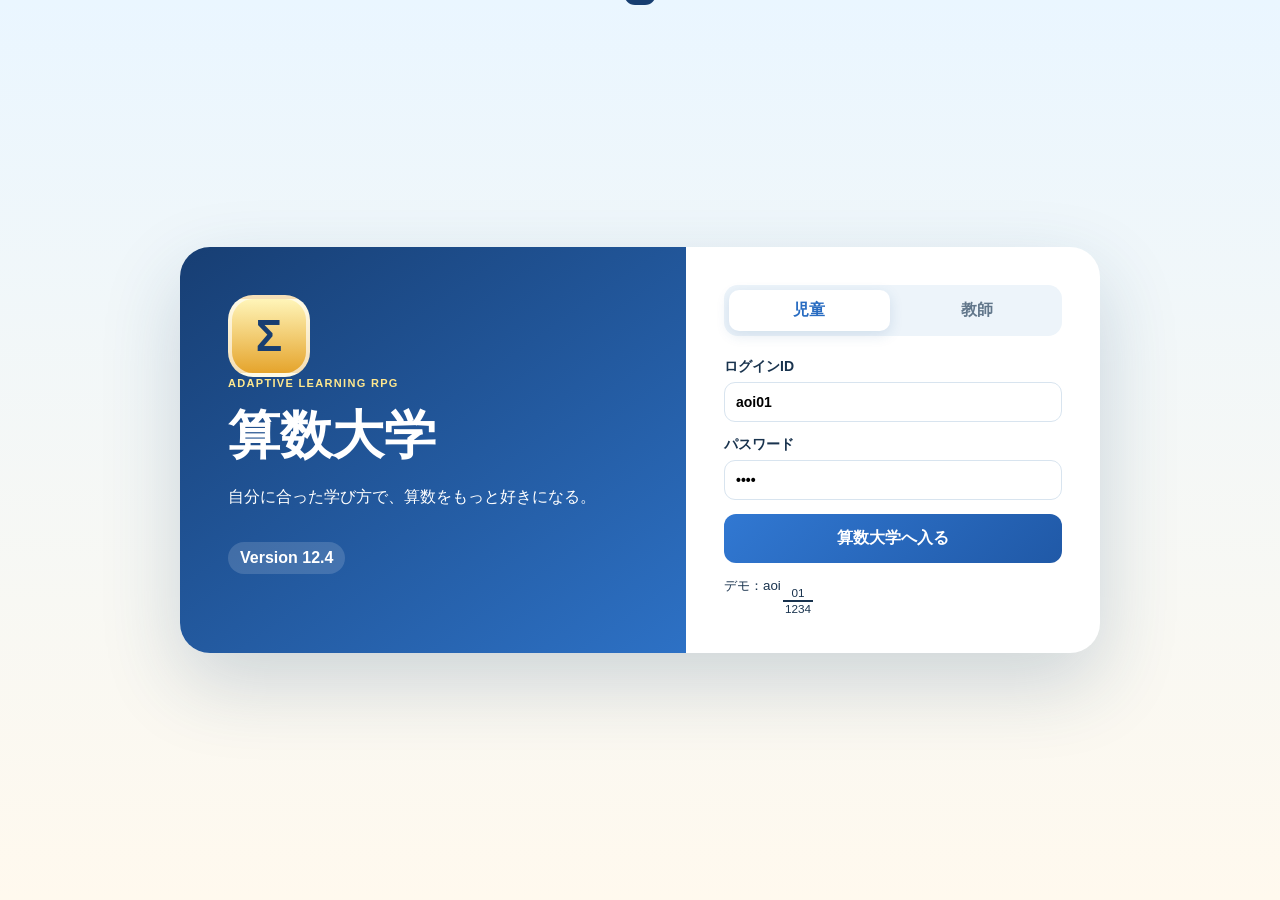
==== index.html @ 50670068 "Add files via upload" ====
<!DOCTYPE html>
<html lang="ja">
<head>
  <meta charset="UTF-8" />
  <meta name="viewport" content="width=device-width, initial-scale=1.0" />
  <title>算数大学 Version 12.4</title>
  <link rel="stylesheet" href="css/style.css?v=12.4" />
</head>
<body>
  <div id="toast" class="toast" aria-live="polite"></div>

  <section id="loginView" class="login-view">
    <div class="login-shell">
      <section class="brand-panel">
        <div class="logo-mark">Σ</div>
        <p class="eyebrow light">ADAPTIVE LEARNING RPG</p>
        <h1>算数大学</h1>
        <p>自分に合った学び方で、算数をもっと好きになる。</p>
        <span class="version" data-app-version></span>
      </section>

      <section class="login-panel">
        <div class="switcher">
          <button id="studentTabBtn" class="switch active" type="button">児童</button>
          <button id="teacherTabBtn" class="switch" type="button">教師</button>
        </div>

        <form id="studentLoginForm" class="login-form">
          <label>ログインID
            <input id="studentIdInput" value="aoi01" autocomplete="username" />
          </label>
          <label>パスワード
            <input id="studentPasswordInput" type="password" value="1234" autocomplete="current-password" />
          </label>
          <button class="btn primary large" type="submit">算数大学へ入る</button>
          <small>デモ：aoi01 / 1234</small>
        </form>

        <form id="teacherLoginForm" class="login-form hidden">
          <label>教師用パスコード
            <input id="teacherPasscodeInput" type="password" value="4180" />
          </label>
          <button class="btn primary large" type="submit">教師画面を開く</button>
        </form>
      </section>
    </div>
  </section>

  <div id="appView" class="hidden">
    <header class="topbar">
      <div class="mini-brand"><div class="logo-mark small">Σ</div><div><strong>算数大学</strong><small data-app-version></small></div></div>
      <div id="sessionInfo" class="session-info"></div>
      <div id="globalAccessibilityTools" class="global-accessibility-tools hidden" aria-label="表示の設定">
        <button id="globalFuriganaBtn" class="top-accessibility-btn" type="button" aria-pressed="false">ふりがな</button>
        <button id="globalLargeTextBtn" class="top-accessibility-btn" type="button" aria-pressed="false">文字を大きく</button>
      </div>
      <button id="logoutBtn" class="btn ghost" type="button">ログアウト</button>
    </header>

    <main id="studentHomeView" class="page hidden">
      <section class="student-dashboard">
        <aside class="student-sidebar">
          <article class="panel student-card">
            <div class="student-card-top">
              <button id="studentAvatarBtn" class="student-mini-avatar avatar-button" type="button" aria-label="自分のアバターを見る">
                <img id="studentAvatarImage" src="images/avatars/avatar-blue.svg" alt="自分のアバター">
                <span class="avatar-edit-badge">+</span>
              </button>
              <div><p class="eyebrow">STUDENT</p><h2 id="studentDisplayName"></h2><p id="studentStyleText" class="muted"></p></div>
            </div>
            <div class="level-line"><span>レベル</span><strong id="studentLevel">1</strong></div>
            <div class="xp-track"><div id="xpFill"></div></div>
            <small id="xpText"></small>
            <div class="metric-row compact-metrics">
              <div class="metric"><span>研究ポイント</span><strong id="studentPoints">0 pt</strong></div>
              <div class="metric"><span>クリア</span><strong id="studentClears">0 問</strong></div>
            </div>
          </article>

          <article class="panel sidebar-actions">
            <button id="assignmentInboxBtn" class="assignment-inbox-btn hidden" type="button">
              <span class="mail-icon">✉️</span>
              <span><strong>先生からの課題</strong><small id="assignmentInboxText">新しい課題があります</small></span>
              <span id="assignmentInboxCount" class="mail-count">0</span>
            </button>
            <button id="openProfessorListBtn" class="btn professor-list-btn" type="button">🎓 教授一覧を見る</button>
            <button id="openProfileBtn" class="btn soft" type="button">📘 ぼくの学び方</button>
            <div id="supportChips" class="chips"></div>
          </article>
        </aside>

        <section class="learning-main">
          <article class="panel campus-banner">
            <div class="campus-banner-copy">
              <p class="eyebrow light">MY CAMPUS</p>
              <h1>算数大学キャンパス</h1>
              <p>問題を選んで、今日の研究を始めよう。</p>
            </div>
            <div class="campus-growth-area">
              <img id="campusGrowthImage" src="images/campus/campus-1.svg" alt="成長していく算数大学キャンパス">
              <div class="campus-growth-caption">
                <strong id="campusGrowthTitle">はじまりの校舎</strong>
                <small id="campusGrowthNext">あと3問クリアでキャンパスが成長</small>
              </div>
            </div>
            <span id="campusLevel" class="campus-level-pill">キャンパス Lv.1</span>
          </article>

          <article class="panel featured-problem">
            <div class="featured-heading"><div><p class="eyebrow">TODAY'S LEARNING</p><h2>今日のおすすめ問題</h2></div><span class="featured-badge">おすすめ</span></div>
            <div class="featured-content">
              <div id="recommendationBox" class="recommendation"></div>
              <button id="startRecommendationBtn" class="btn gold large" type="button">挑戦する！</button>
            </div>
          </article>

          <article class="panel problem-selector-panel">
            <div class="section-head problem-selector-head">
              <div><p class="eyebrow">CHALLENGE</p><h1>問題を選んで挑戦しよう</h1></div>
              <div class="problem-filter-group">
                <label class="unit-filter-label">学年<select id="gradeFilter"></select></label>
                <label class="unit-filter-label">単元<select id="unitFilter"></select></label>
              </div>
            </div>
            <div id="problemList" class="problem-list problem-list-main"></div>
          </article>
        </section>

        <aside class="record-sidebar">
          <article class="panel record-panel">
            <p class="eyebrow">LEARNING RECORD</p>
            <h2>成長の記録</h2>
            <div id="studentMetrics" class="metric-row"></div>
            <h3>最近の挑戦</h3>
            <div id="recentHistory" class="history-list"></div>
          </article>
        </aside>
      </section>
    </main>

    <main id="problemView" class="page hidden">
      <button id="backToHomeBtn" class="btn ghost" type="button">← キャンパスへ戻る</button>
      <section class="battle-grid">
        <article class="panel">
          <div class="professor-message">
            <div class="professor-avatar large-avatar"><img id="battleProfessorImage" src="images/professors/takkun.png" alt=""></div>
            <div><p class="eyebrow">PROFESSOR BATTLE</p><h2 id="problemProfessor"></h2></div>
          </div>

          <section class="learning-route-panel">
            <p class="eyebrow">CHOOSE YOUR ROUTE</p>
            <h3>今日は、どの進め方にする？</h3>
            <div class="route-buttons">
              <button id="independentModeBtn" class="route-btn active" type="button">
                <span>🚀</span><strong>自分で解く</strong><small>問題全体を見て挑戦</small>
              </button>
              <button id="smallStepModeBtn" class="route-btn" type="button">
                <span>🪜</span><strong>少しずつ解く</strong><small>一段ずつ一緒に進む</small>
              </button>
            </div>
          </section>

          <div class="toolbar">
            <button id="readAloudBtn" class="tool-btn" type="button">🔊 読み上げ</button>
            <button id="furiganaBtn" class="tool-btn" type="button">ふりがな</button>
            <button id="largeTextBtn" class="tool-btn" type="button">文字を大きく</button>
            <button id="sentenceModeBtn" class="tool-btn" type="button">📖 一文ずつ</button>
            <button id="lineFocusBtn" class="tool-btn" type="button">🔎 読む場所を強調</button>
          </div>

          <div class="question-card">
            <small id="problemMeta"></small>
            <h1 id="problemTitle"></h1>
            <div id="sentenceProgress" class="sentence-progress hidden"></div>
            <div id="questionText" class="question-text"></div>
            <div id="sentenceNavigation" class="sentence-navigation hidden">
              <button id="prevSentenceBtn" class="btn ghost" type="button">← 前の文</button>
              <button id="showAllSentencesBtn" class="btn soft" type="button">全体を見る</button>
              <button id="nextSentenceBtn" class="btn primary" type="button">次の文 →</button>
            </div>
            <div id="visualAid" class="visual-aid hidden"></div>
          </div>

          <section id="smallStepPanel" class="small-step-panel hidden">
            <div class="step-header">
              <div><p class="eyebrow">SMALL STEPS</p><h2 id="stepTitle">一段ずつ考えよう</h2></div>
              <span id="stepCounter" class="step-counter">STEP 1</span>
            </div>
            <div class="step-progress"><div id="stepProgressFill"></div></div>
            <div id="stepContent"></div>
            <div class="step-actions">
              <button id="prevStepBtn" class="btn ghost" type="button">← 前へ</button>
              <button id="checkStepBtn" class="btn primary" type="button">この段を確かめる</button>
              <button id="nextStepBtn" class="btn gold hidden" type="button">次の段へ →</button>
            </div>
            <div id="stepFeedback" class="step-feedback hidden"></div>
          </section>

          <div id="hintBox" class="hint-box hidden"></div>
          <button id="showHintBtn" class="btn soft" type="button">ヒントを見る</button>
        </article>

        <article class="panel">
          <p class="eyebrow">YOUR ANSWER</p>
          <h2>答え方を選ぼう</h2>
          <p class="answer-choice-note">選ぶ・穴を埋める。文字をたくさん書かなくても説明を練習できます。</p>
          <div id="answerModeTabs" class="answer-tabs"></div>
          <div id="answerArea"></div>
          <button id="submitAnswerBtn" class="btn primary large full" type="button">教授に答える</button>
          <div id="feedbackBox" class="feedback hidden"></div>
        </article>
      </section>
    </main>

    <main id="practiceView" class="page hidden">
      <button id="leavePracticeBtn" class="btn ghost" type="button">← キャンパスへ戻る</button>
      <section class="practice-shell">
        <article class="panel practice-main">
          <div class="section-head">
            <div><p class="eyebrow">CHECK YOUR UNDERSTANDING</p><h1>説明を使って練習しよう</h1></div>
            <span id="practiceCounter" class="step-counter">1 / 3</span>
          </div>
          <div class="practice-progress"><div id="practiceProgressFill"></div></div>
          <div id="practiceProfessor" class="practice-professor"></div>
          <div id="practiceQuestion" class="practice-question"></div>
          <div id="practiceAnswerArea"></div>
          <button id="checkPracticeBtn" class="btn primary large full" type="button">答えを確かめる</button>
          <div id="practiceFeedback" class="feedback hidden"></div>
        </article>
        <aside class="panel practice-summary">
          <p class="eyebrow">EXPLANATION KEY</p><h2>今回の説明</h2>
          <button id="togglePracticeKeyBtn" class="btn ghost full" type="button">説明を確認する</button>
          <div id="practiceExplanationKey" class="explanation-key hidden"></div>
          <h3>練習の記録</h3><div id="practiceDots" class="practice-dots"></div>
        </aside>
      </section>
    </main>

    <main id="profileView" class="page hidden">
      <button id="backFromProfileBtn" class="btn ghost" type="button">← キャンパスへ戻る</button>
      <section class="panel profile-panel">
        <p class="eyebrow">MY LEARNING STYLE</p>
        <h1>ぼくの学び方</h1>
        <p class="muted">苦手の名前ではなく、学びやすくする方法を表示します。</p>
        <div id="profileCards" class="profile-cards"></div>
      </section>
    </main>

    <main id="teacherView" class="page hidden">
      <nav class="teacher-tabs">
        <button class="teacher-tab active" data-view="dashboard" type="button">概要</button>
        <button class="teacher-tab" data-view="students" type="button">児童・LDIR</button>
        <button class="teacher-tab" data-view="problems" type="button">問題管理</button>
        <button class="teacher-tab" data-view="assignments" type="button">個別課題</button>
        <button class="teacher-tab teacher-submission-tab" data-view="submissions" type="button">
          提出箱 <span id="submissionTabBadge" class="teacher-tab-badge hidden">0</span>
        </button>
        <button class="teacher-tab teacher-results-tab" data-view="results" type="button">結果・支援分析</button>
      </nav>
      <section id="teacherContent"></section>
    </main>
  </div>



  <section id="assignmentMailPopup" class="assignment-mail-popup hidden" aria-live="polite">
    <div class="mail-popup-top">
      <span class="mail-stamp">NEW</span>
      <button id="closeAssignmentMailBtn" class="mail-close" type="button" aria-label="あとで見る">×</button>
    </div>
    <div class="mail-envelope">✉️</div>
    <div class="mail-popup-copy">
      <small>先生からメールが届きました</small>
      <h2 id="assignmentMailTitle">新しい課題</h2>
      <p id="assignmentMailMessage"></p>
      <div id="assignmentMailMeta" class="mail-meta"></div>
    </div>
    <div class="mail-popup-actions">
      <button id="laterAssignmentBtn" class="btn ghost" type="button">あとで見る</button>
      <button id="openAssignmentBtn" class="btn primary" type="button">課題を開く</button>
    </div>
  </section>

  <dialog id="assignmentInboxDialog" class="modal assignment-inbox-dialog">
    <div class="section-head">
      <div><p class="eyebrow">ASSIGNMENT MAIL</p><h2>先生からの課題</h2></div>
      <button id="closeAssignmentInboxBtn" class="btn ghost" type="button">×</button>
    </div>
    <div id="assignmentInboxList" class="assignment-inbox-list"></div>
  </dialog>



  <section id="returnedMarkPopup" class="returned-mark-popup hidden" aria-live="polite">
    <div class="returned-popup-icon">💮</div>
    <div class="returned-popup-copy">
      <small>先生から おへんじが とどきました</small>
      <h2 id="returnedMarkPopupTitle">丸つけが とどきました！</h2>
      <p id="returnedMarkPopupMessage">先生のコメントを見てみましょう。</p>
    </div>
    <button id="openReturnedMarkBtn" class="btn gold" type="button">見る</button>
    <button id="closeReturnedMarkPopupBtn" class="returned-popup-close" type="button" aria-label="あとで見る">×</button>
  </section>



  <dialog id="researchDetailDialog" class="modal research-detail-dialog">
    <div class="section-head">
      <div><p class="eyebrow">LEARNING RESEARCH</p><h2 id="researchDetailTitle">学習分析の詳細</h2></div>
      <button id="closeResearchDetailDialogBtn" class="btn ghost" type="button">×</button>
    </div>
    <div id="researchDetailContent"></div>
  </dialog>

  <dialog id="markingImageDialog" class="modal marking-image-dialog">
    <div class="section-head">
      <div><p class="eyebrow">TEACHER MARKING</p><h2>先生の手書き丸つけ</h2></div>
      <button id="closeMarkingImageDialogBtn" class="btn ghost" type="button">×</button>
    </div>
    <img id="markingImageLarge" class="marking-image-large" alt="先生の手書き丸つけ">
  </dialog>

  <dialog id="returnedMarkDialog" class="modal returned-mark-dialog">
    <div class="section-head">
      <div><p class="eyebrow">TEACHER FEEDBACK</p><h2>先生からの丸つけ</h2></div>
      <button id="closeReturnedMarkDialogBtn" class="btn ghost" type="button">×</button>
    </div>
    <div id="returnedMarkContent"></div>
  </dialog>

  <dialog id="avatarDialog" class="modal avatar-dialog">
    <div class="section-head">
      <div><p class="eyebrow">MY AVATAR</p><h2>自分のアバター</h2></div>
      <button id="closeAvatarDialogBtn" class="btn ghost" type="button">×</button>
    </div>
    <div class="avatar-room">
      <div class="avatar-stage">
        <div class="avatar-stage-glow"></div>
        <img id="avatarDialogImage" src="images/avatars/avatar-blue.svg" alt="自分のアバター">
        <strong id="avatarDialogName"></strong>
        <span id="avatarDialogLevel" class="tag"></span>
      </div>
      <div class="avatar-future-panel">
        <h3>アバターの成長</h3>
        <p>今は自分専用の学生アバターです。今後、研究ポイントで服・帽子・アクセサリーを手に入れ、着せ替えられるようになります。</p>
        <div class="future-item-grid">
          <span>👕 服</span><span>🎩 帽子</span><span>👓 アクセサリー</span><span>🎒 持ち物</span>
        </div>
        <div class="avatar-coming-soon">COMING SOON</div>
      </div>
    </div>
  </dialog>

  <dialog id="professorDialog" class="modal professor-modal">
    <div class="section-head">
      <div><p class="eyebrow">PROFESSOR GUIDE</p><h2>教授一覧</h2></div>
      <button id="closeProfessorDialogBtn" class="btn ghost" type="button">×</button>
    </div>
    <p class="muted">教授ごとに得意な単元と話し方が異なります。問題に応じて担当教授が登場します。</p>
    <div id="professorGallery" class="professor-gallery"></div>
  </dialog>

  <dialog id="professorDetailDialog" class="modal professor-detail-modal">
    <button id="closeProfessorDetailBtn" class="modal-close btn ghost" type="button">×</button>
    <div id="professorDetailContent"></div>
  </dialog>

  <dialog id="studentDialog" class="modal">
    <form id="studentForm">
      <div class="section-head"><h2>児童・学習プロフィール</h2><button id="closeStudentDialogBtn" class="btn ghost" type="button">×</button></div>
      <input id="editingStudentId" type="hidden" />
      <div class="form-grid">
        <label>名前<input id="studentNameField" required /></label>
        <label>学年<select id="studentGradeField"><option>1</option><option>2</option><option>3</option><option>4</option><option selected>5</option><option>6</option></select></label>
        <label>ログインID<input id="studentLoginField" required /></label>
        <label>パスワード<input id="studentPasswordField" value="1234" required /></label>
      </div>
      <p class="notice">以下は、現時点では表示支援を設定するための試作項目です。正式なLDIR項目を入力いただいた後、項目・採点・判定ロジックを差し替えられます。</p>
      <div class="assessment-grid">
        <fieldset><legend>読む支援</legend>
          <label class="check"><input id="supportAudio" type="checkbox" />読み上げ</label>
          <label class="check"><input id="supportRuby" type="checkbox" />ふりがな</label>
        </fieldset>
        <fieldset><legend>書く支援</legend>
          <label class="check"><input id="supportLarge" type="checkbox" />大きな文字</label>
          <label class="check"><input id="supportChoice" type="checkbox" />選択式</label>
          <label class="check"><input id="supportTemplate" type="checkbox" />文の型</label>
        </fieldset>
        <fieldset><legend>算数支援</legend>
          <label class="check"><input id="supportVisual" type="checkbox" />図を表示</label>
          <label class="check"><input id="supportSteps" type="checkbox" />手順を小分け</label>
          <label class="check"><input id="supportEasy" type="checkbox" />簡略問題</label>
        </fieldset>
      </div>
      <button class="btn primary large" type="submit">保存する</button>
    </form>
  </dialog>

  <dialog id="problemDialog" class="modal">
    <form id="problemForm">
      <div class="section-head"><div><p class="eyebrow">EXPLANATION BUILDER</p><h2>説明問題を作る</h2></div><button id="closeProblemDialogBtn" class="btn ghost" type="button">×</button></div>
      <input id="editingProblemId" type="hidden" />
      <p class="notice">児童は長い文章を書きません。正しい説明を選ぶか、説明文の穴を埋め、その後に3問の確認問題へ進みます。</p>
      <div class="form-grid">
        <label>単元<input id="problemUnitField" required placeholder="例：平均" /></label>
        <label>説明する言葉・考え方<input id="problemConceptField" required placeholder="例：平均" /></label>
        <label>題名<input id="problemTitleField" required placeholder="例：平均とはどんな数？" /></label>
        <label>担当教授<select id="problemProfessorField"></select></label>
      </div>
      <label>正しい説明<textarea id="problemCorrectExplanationField" required placeholder="例：いくつかの数を同じくらいにならした数です。"></textarea></label>
      <label>まちがった説明（1行に1つ・2つ以上）<textarea id="problemDistractorsField" required placeholder="いちばん大きい数です。
全部を足した数です。"></textarea></label>
      <label>穴埋めにする言葉<input id="problemBlankPhraseField" required placeholder="例：同じくらいにならした" /></label>
      <label>穴埋めの選択肢（1行に1つ。正解以外）<textarea id="problemBlankDistractorsField" placeholder="大きい順に並べた
全部かけた"></textarea></label>
      <label>図・補足（任意）<textarea id="problemVisualField"></textarea></label>
      <label>ヒント（任意）<textarea id="problemHintField"></textarea></label>

      <fieldset class="practice-builder-fieldset">
        <legend>説明を使う確認問題</legend>
        <p class="notice">確認問題は、説明をもう一度選ぶ問題ではなく、実際のテストに近い計算・文章問題にします。</p>
        <label>自動作成テンプレート
          <select id="problemPracticeKindField">
            <option value="manual">手動で3問作る</option>
            <option value="averageCalculation">平均を実際に求める問題</option>
            <option value="ratioCalculation">割合を実際に求める問題</option>
          </select>
        </label>
        <div id="manualPracticeFields">
          <div class="practice-author-grid">
            <label>確認問題1<textarea id="practicePrompt1" placeholder="例：4、6、8の平均を求めましょう。"></textarea></label>
            <label>選択肢（1行に1つ。正解を先頭）<textarea id="practiceChoices1" placeholder="6&#10;18&#10;3"></textarea></label>
            <label>確認問題2<textarea id="practicePrompt2"></textarea></label>
            <label>選択肢（1行に1つ。正解を先頭）<textarea id="practiceChoices2"></textarea></label>
            <label>確認問題3<textarea id="practicePrompt3"></textarea></label>
            <label>選択肢（1行に1つ。正解を先頭）<textarea id="practiceChoices3"></textarea></label>
          </div>
        </div>
      </fieldset>

      <div class="builder-preview">
        <strong>作成される学習の流れ</strong>
        <span>説明を選ぶ・穴埋めする</span><span>実際の問題を3問解く</span><span>説明理解と活用を別々に記録</span><span>自動採点</span>
      </div>
      <button class="btn primary large" type="submit">説明問題を作成する</button>
    </form>
  </dialog>

  <script src="js/data.js?v=12.4"></script>
  <script src="js/app.js?v=12.4"></script>
</body>
</html>
---- css/style.css ----
:root{--blue:#276bc1;--navy:#183d70;--gold:#e5a52b;--ink:#19334e;--muted:#6b7d90;--line:#d8e4ef;--white:#fff}
*{box-sizing:border-box}body{margin:0;font-family:"BIZ UDPGothic","Yu Gothic UI","Yu Gothic",sans-serif;color:var(--ink);background:linear-gradient(180deg,#eaf6ff,#fff9ee)}
button,input,select,textarea{font:inherit}.hidden{display:none!important}button{cursor:pointer}.btn{border:0;border-radius:12px;padding:11px 15px;font-weight:900}.btn.primary{color:#fff;background:linear-gradient(135deg,#3178d2,#2059a7)}.btn.gold{color:#fff;background:linear-gradient(135deg,#efb23a,#d98221)}.btn.soft{background:#eaf3ff;color:#245fa9}.btn.ghost{background:#eef3f7;color:#52697f}.btn.large{padding:14px 18px}.btn.full{width:100%}
.login-view{min-height:100vh;display:grid;place-items:center;padding:20px}.login-shell{width:min(920px,100%);display:grid;grid-template-columns:1.1fr .9fr;background:#fff;border-radius:30px;overflow:hidden;box-shadow:0 30px 80px rgba(31,70,108,.2)}.brand-panel{padding:48px;background:linear-gradient(145deg,#173e73,#2d71c5);color:#fff}.brand-panel h1{font-size:52px;margin:12px 0}.logo-mark{width:82px;height:82px;display:grid;place-items:center;border-radius:25px;background:linear-gradient(#fff5b9,#e5a42c);color:#173e71;font-size:44px;font-weight:900;border:4px solid rgba(255,255,255,.65)}.logo-mark.small{width:45px;height:45px;border-radius:14px;font-size:24px;border-width:2px}.version{display:inline-block;margin-top:18px;padding:7px 12px;border-radius:999px;background:rgba(255,255,255,.15);font-weight:900}.login-panel{padding:38px;align-self:center}.switcher,.answer-tabs,.teacher-tabs{display:flex;gap:7px;padding:5px;background:#edf4fa;border-radius:14px}.switch,.answer-tab,.teacher-tab{flex:1;border:0;background:transparent;border-radius:10px;padding:10px;font-weight:900;color:#62778b}.switch.active,.answer-tab.active,.teacher-tab.active{background:#fff;color:var(--blue);box-shadow:0 4px 14px rgba(36,92,150,.14)}.login-form{display:grid;gap:14px;margin-top:22px}label{display:grid;gap:6px;font-weight:800;font-size:14px}input,select,textarea{width:100%;padding:11px;border:1px solid var(--line);border-radius:11px;background:#fff}textarea{min-height:100px;resize:vertical}
.topbar{position:sticky;top:0;z-index:15;display:flex;align-items:center;gap:12px;padding:9px max(14px,calc((100vw - 1380px)/2));background:rgba(255,255,255,.94);backdrop-filter:blur(12px);border-bottom:1px solid var(--line)}.mini-brand{display:flex;align-items:center;gap:9px}.mini-brand strong,.mini-brand small{display:block}.mini-brand small{color:var(--muted)}.session-info{margin-left:auto;text-align:right}.session-info strong,.session-info small{display:block}.session-info small{color:var(--muted)}
.page{width:min(1380px,calc(100% - 24px));margin:18px auto 42px}.panel{background:rgba(255,255,255,.96);border:1px solid var(--line);border-radius:20px;padding:17px;box-shadow:0 12px 30px rgba(34,73,112,.09)}.hero-grid{display:grid;grid-template-columns:.9fr 1.4fr .8fr;gap:14px}.section-head{display:flex;align-items:center;justify-content:space-between;gap:10px}.eyebrow{margin:0 0 5px;font-size:11px;letter-spacing:.12em;color:var(--blue);font-weight:900}.eyebrow.light{color:#ffe88e}h2{margin:0}.pill{padding:6px 10px;border-radius:999px;background:#e9f3ff;color:#245eaa;font-weight:900}.muted{color:var(--muted)}
.campus-art{height:215px;position:relative;overflow:hidden;border-radius:17px;margin-top:12px;background:linear-gradient(#8fd8ff 0 57%,#79cf86 57%);border:3px solid #fff}.sun{position:absolute;right:22px;top:18px;width:57px;height:57px;border-radius:50%;background:#ffe47a;box-shadow:0 0 35px #fff3aa}.building{position:absolute;bottom:36px;width:72px;height:85px;display:grid;place-items:center;font-size:34px;background:#fff1ca;border:4px solid #c98d43;border-radius:10px}.building.main{left:50%;transform:translateX(-50%);width:115px;height:120px;font-size:52px}.building.left{left:20px}.building.right{right:20px}.fountain{position:absolute;left:50%;bottom:5px;transform:translateX(-50%);font-size:32px}.metric-row{display:grid;grid-template-columns:1fr 1fr;gap:8px;margin-top:10px}.metric{padding:11px;border-radius:13px;background:#f2f7fb;text-align:center}.metric span,.metric strong{display:block}.metric span{font-size:11px;color:var(--muted)}.metric strong{font-size:22px}.welcome-panel{background:linear-gradient(145deg,#fffdf0,#eef7ff);border:2px solid #edcb73}.professor-message{display:grid;grid-template-columns:85px 1fr;gap:11px;align-items:center}.professor-avatar{font-size:60px;text-align:center}.large-avatar{font-size:72px}.speech{padding:12px;border-radius:15px;background:#fff;border:2px solid #edbd62}.speech small,.speech strong{display:block}.student-summary{display:flex;align-items:center;justify-content:space-between;margin-top:14px}.level-badge{width:78px;height:78px;display:grid;place-items:center;border-radius:20px;background:linear-gradient(145deg,#7d61d2,#5030a5);color:#fff;font-size:32px;font-weight:900}.xp-track{height:15px;border-radius:999px;background:#dce7ef;overflow:hidden;margin-top:10px}.xp-track div{height:100%;background:linear-gradient(90deg,#3bad70,#95df77)}.chips{display:flex;flex-wrap:wrap;gap:6px;margin-top:12px}.chip,.tag{display:inline-block;padding:6px 9px;border-radius:999px;background:#e8f3ff;color:#225fa8;font-size:11px;font-weight:900}.recommendation-panel{display:flex;flex-direction:column}.recommendation{flex:1;margin:11px 0;padding:13px;border-radius:14px;background:linear-gradient(145deg,#f0f7ff,#fff8e8)}.recommendation-panel .btn{margin-top:7px}.content-grid{display:grid;grid-template-columns:1.55fr .65fr;gap:14px;margin-top:14px}.problem-list{display:grid;grid-template-columns:repeat(2,minmax(0,1fr));gap:10px;margin-top:12px}.problem-card{border:1px solid var(--line);border-radius:15px;padding:13px;background:#fff}.problem-card.done{border-color:#86cfa5;background:#f4fff8}.problem-card h3{margin:9px 0 5px}.problem-card p{font-size:12px;color:var(--muted);min-height:36px}.row{display:flex;align-items:center;justify-content:space-between;gap:8px}.history-list{display:grid;gap:7px}.history-item{padding:8px;border-left:4px solid #79aadb;background:#f6f9fc;border-radius:8px;font-size:12px}
.battle-grid{display:grid;grid-template-columns:1.2fr .8fr;gap:14px;margin-top:12px}.toolbar{display:flex;flex-wrap:wrap;gap:6px;margin:13px 0}.tool-btn{border:1px solid #bed4e7;background:#fff;border-radius:999px;padding:8px 10px;font-weight:800;color:#315c84}.tool-btn.active{background:var(--blue);color:#fff}.question-card{padding:20px;border-radius:18px;background:#fff;border:2px solid #cfe0ed}.question-text{font-size:20px;line-height:2;font-weight:700}.question-text.large{font-size:27px}.question-text ruby rt{visibility:hidden}.question-text.ruby-on ruby rt{visibility:visible}.visual-aid,.hint-box,.feedback{margin-top:12px;padding:14px;border-radius:13px}.visual-aid{background:#eefaf4;text-align:center;font-size:20px;line-height:1.7}.hint-box{background:#fff6d8}.answer-tabs{margin:12px 0}.choice{display:flex;align-items:center;gap:8px;padding:11px;border:1px solid var(--line);border-radius:11px;margin:7px 0}.choice input{width:auto}.feedback{background:#eef7ff;border-left:6px solid #3978c5}.feedback.good{background:#effbf4;border-color:#39a269}.feedback-score{font-size:30px;font-weight:900}.profile-panel{max-width:1000px;margin:12px auto}.profile-cards{display:grid;grid-template-columns:repeat(3,1fr);gap:12px;margin-top:17px}.profile-card{padding:17px;border-radius:16px;background:linear-gradient(145deg,#f0f7ff,#fff);border:1px solid var(--line)}.profile-icon{font-size:38px}
.teacher-tabs{max-width:760px;margin-bottom:13px}.teacher-metrics{display:grid;grid-template-columns:repeat(4,1fr);gap:10px}.table-wrap{overflow:auto}table{width:100%;border-collapse:collapse;margin-top:10px}th,td{padding:9px;border-bottom:1px solid var(--line);text-align:left;white-space:nowrap}th{background:#f3f7fa;font-size:12px}.notice{padding:10px;border-radius:11px;background:#fff7d8;color:#735d1a;font-size:12px;line-height:1.6}.form-grid{display:grid;grid-template-columns:1fr 1fr;gap:10px}.assessment-grid{display:grid;grid-template-columns:repeat(3,1fr);gap:9px}.assessment-grid fieldset{border:1px solid var(--line);border-radius:12px}.check{display:flex;grid-template:none;align-items:center;gap:7px;margin:8px 0;font-weight:600}.check input{width:auto}.modal{width:min(850px,calc(100% - 20px));border:0;border-radius:20px;padding:20px;box-shadow:0 25px 80px rgba(23,59,105,.35)}.modal::backdrop{background:rgba(23,59,105,.48)}.toast{position:fixed;z-index:99;top:16px;left:50%;transform:translate(-50%,-150%);padding:11px 16px;border-radius:12px;background:#173e71;color:#fff;font-weight:900;transition:.3s}.toast.show{transform:translate(-50%,0)}
@media(max-width:980px){.hero-grid{grid-template-columns:1fr 1fr}.recommendation-panel{grid-column:1/-1}.content-grid,.battle-grid{grid-template-columns:1fr}.teacher-metrics{grid-template-columns:1fr 1fr}}
@media(max-width:680px){.login-shell,.hero-grid,.content-grid,.profile-cards,.form-grid,.assessment-grid{grid-template-columns:1fr}.brand-panel{padding:28px}.brand-panel h1{font-size:40px}.login-panel{padding:24px}.problem-list{grid-template-columns:1fr}.session-info{order:3;width:100%;text-align:left}}

/* Version 11.1 Professor System */
.professor-avatar{overflow:hidden;border-radius:18px;background:linear-gradient(145deg,#fff8d9,#dcecff);border:2px solid #e5bd5c}
.professor-avatar img{width:100%;height:100%;object-fit:cover;display:block}
.professor-avatar:not(.large-avatar){width:85px;height:85px;font-size:0}
.large-avatar{width:100px;height:116px;font-size:0}
.professor-modal{max-width:1120px}
.professor-gallery{display:grid;grid-template-columns:repeat(3,minmax(0,1fr));gap:14px;margin-top:16px}
.professor-card{overflow:hidden;border-radius:18px;background:#fff;border:1px solid var(--line);box-shadow:0 10px 24px rgba(35,73,113,.1)}
.professor-card img{width:100%;height:250px;object-fit:cover;display:block;background:#eef5fb}
.professor-card-body{padding:14px}
.professor-card h3{margin:8px 0 5px}
.professor-card p{min-height:40px;color:var(--muted);font-size:13px}
.professor-card blockquote{margin:10px 0 0;padding:10px;border-left:4px solid var(--gold);background:#fff8e4;border-radius:8px;font-size:12px;font-weight:800}
.professor-feedback{display:grid;grid-template-columns:82px 1fr;gap:12px;align-items:center}
.professor-feedback img{width:82px;height:96px;object-fit:cover;border-radius:13px;border:2px solid #e5bd5c}
@media(max-width:850px){.professor-gallery{grid-template-columns:repeat(2,1fr)}}
@media(max-width:560px){.professor-gallery{grid-template-columns:1fr}.professor-card img{height:300px}}


/* Version 11.2: problem-first home and full-size professor gallery */
.student-dashboard{display:grid;grid-template-columns:245px minmax(0,1fr) 280px;gap:14px;align-items:start}
.student-sidebar,.record-sidebar{display:grid;gap:14px;position:sticky;top:82px}
.learning-main{display:grid;gap:14px;min-width:0}
.student-card-top{display:flex;align-items:center;gap:10px}.student-mini-avatar{width:58px;height:58px;display:grid;place-items:center;border-radius:17px;background:linear-gradient(145deg,#ffe99d,#fff8df);font-size:31px;border:2px solid #e5b850}
.level-line{display:flex;justify-content:space-between;align-items:end;margin-top:14px}.level-line strong{font-size:38px;color:#5534ae}.compact-metrics{grid-template-columns:1fr}.compact-metrics .metric strong{font-size:18px}
.sidebar-actions{display:grid;gap:8px}.professor-list-btn{color:#fff;background:linear-gradient(135deg,#163f75,#276bc1);border:2px solid #e5b85a;box-shadow:0 7px 17px rgba(24,63,117,.18)}
.campus-banner{min-height:170px;position:relative;overflow:hidden;display:flex;align-items:center;padding:25px;color:#fff;background:linear-gradient(130deg,#173e73,#2878c7 62%,#68bff0)}
.campus-banner:after{content:"";position:absolute;inset:0;background:radial-gradient(circle at 72% 20%,rgba(255,255,255,.35),transparent 28%);pointer-events:none}.campus-banner-copy{position:relative;z-index:2}.campus-banner h1{margin:0 0 5px;font-size:30px}.campus-banner p{margin:0}.campus-scenery{position:absolute;right:55px;bottom:14px;display:flex;align-items:end;gap:10px;font-size:60px;filter:drop-shadow(0 8px 6px rgba(0,0,0,.15))}.campus-scenery span:nth-child(2){font-size:94px}.campus-level-pill{position:absolute;right:16px;top:15px;z-index:3;padding:7px 11px;border-radius:999px;background:rgba(255,255,255,.9);color:#184879;font-weight:900}
.featured-problem{border:2px solid #e8bd5d;background:linear-gradient(145deg,#fffef7,#fff6db)}.featured-heading,.featured-content{display:flex;align-items:center;justify-content:space-between;gap:15px}.featured-badge{padding:7px 12px;border-radius:999px;color:#fff;background:linear-gradient(135deg,#ecad2d,#d77d1b);font-weight:900}.featured-content{margin-top:12px}.featured-content .recommendation{margin:0;flex:1;min-height:82px}.featured-content .btn{min-width:150px}
.problem-selector-panel{border:2px solid #c8daeb}.problem-selector-head{margin-bottom:12px}.problem-selector-head h1{margin:0;font-size:27px}.unit-filter-label{display:flex;align-items:center;gap:7px;white-space:nowrap}.unit-filter-label select{width:auto;min-width:145px}.problem-list-main{grid-template-columns:1fr}.problem-list-main .problem-card{display:grid;grid-template-columns:minmax(0,1fr) auto;gap:12px;align-items:center;padding:14px 16px}.problem-list-main .problem-card>div:first-child,.problem-list-main .problem-card>h3,.problem-list-main .problem-card>p{grid-column:1}.problem-list-main .problem-card>div:last-child{grid-column:2;grid-row:1/4;display:flex;flex-direction:column;align-items:flex-end;justify-content:center}.problem-list-main .problem-card p{min-height:0;margin:0}.problem-list-main .challenge-btn{background:linear-gradient(135deg,#f0ae2a,#db7d17);color:#fff;padding:12px 17px}
.record-panel .metric-row{grid-template-columns:1fr}.record-panel .metric strong{font-size:20px}
.professor-modal{width:min(1220px,calc(100% - 24px));max-width:none;padding:22px;background:linear-gradient(145deg,#f8fbff,#fffaf0)}
.professor-gallery{grid-template-columns:repeat(4,minmax(0,1fr));gap:15px}
.professor-card{position:relative;min-height:390px;cursor:pointer;border:2px solid #d8c07a;transition:transform .18s,box-shadow .18s;isolation:isolate}.professor-card:hover{transform:translateY(-5px);box-shadow:0 18px 32px rgba(23,61,112,.2)}
.professor-card img{height:390px;width:100%;object-fit:cover;object-position:center top;background:#dbe9f5}
.professor-card-body{position:absolute;left:0;right:0;bottom:0;z-index:2;padding:47px 13px 13px;color:#17334f;background:linear-gradient(transparent,rgba(255,255,255,.88) 28%,rgba(255,255,255,.98) 53%)}
.professor-card-body .tag{display:none}.professor-card h3{font-size:20px;margin:0 0 5px;text-align:center}.professor-card p{min-height:0;margin:0;text-align:center;font-size:12px;color:#415b72;font-weight:800}.professor-card blockquote{display:none}
.professor-detail-modal{width:min(850px,calc(100% - 22px));padding:0;overflow:hidden}.modal-close{position:absolute;right:14px;top:14px;z-index:5;border-radius:50%}.professor-detail{display:grid;grid-template-columns:42% 58%;min-height:520px}.professor-detail-image{min-height:520px;background:#dbeaf5}.professor-detail-image img{width:100%;height:100%;object-fit:cover;object-position:center top;display:block}.professor-detail-copy{padding:38px 30px;display:flex;flex-direction:column;justify-content:center}.professor-detail-copy h1{font-size:35px;margin:7px 0}.professor-specialty{display:inline-block;align-self:flex-start;padding:7px 11px;border-radius:999px;background:#e8f3ff;color:#205fa8;font-weight:900}.professor-quote{padding:15px;border-left:5px solid var(--gold);background:#fff6d9;border-radius:10px;font-weight:900;line-height:1.7}.professor-problem-list{display:flex;flex-wrap:wrap;gap:6px}.professor-problem-list span{padding:6px 9px;border-radius:999px;background:#eef3f7;font-size:12px;font-weight:800}
.battle-grid{grid-template-columns:minmax(0,1.35fr) minmax(330px,.65fr)}.battle-grid>.panel:first-child .professor-message{grid-template-columns:72px 1fr}.battle-grid .large-avatar{width:72px;height:84px}.battle-grid .question-card{margin-top:4px}
@media(max-width:1150px){.student-dashboard{grid-template-columns:220px minmax(0,1fr)}.record-sidebar{grid-column:1/-1;position:static}.record-panel .metric-row{grid-template-columns:1fr 1fr}.professor-gallery{grid-template-columns:repeat(3,1fr)}}
@media(max-width:820px){.student-dashboard{grid-template-columns:1fr}.student-sidebar{position:static;grid-template-columns:1fr 1fr}.professor-gallery{grid-template-columns:repeat(2,1fr)}.professor-detail{grid-template-columns:1fr}.professor-detail-image{height:380px;min-height:0}.campus-scenery{opacity:.42}.problem-list-main .problem-card{display:block}.problem-list-main .problem-card>div:last-child{margin-top:10px;flex-direction:row}}
@media(max-width:560px){.student-sidebar{grid-template-columns:1fr}.featured-content{align-items:stretch;flex-direction:column}.featured-content .btn{width:100%}.professor-gallery{grid-template-columns:1fr}.professor-card img{height:455px}.problem-selector-head{align-items:flex-start;flex-direction:column}.professor-detail-copy{padding:25px 20px}}

.recommendation-professor{display:flex;align-items:center;gap:12px}.recommendation-professor img{width:58px;height:68px;border-radius:12px;object-fit:cover;object-position:center top;border:2px solid #e3b958}.recommendation-professor p{margin:6px 0 0;color:var(--muted)}


/* Version 11.3: LD-friendly learning routes and small steps */
.learning-route-panel{margin:14px 0;padding:14px;border-radius:17px;background:linear-gradient(145deg,#f2f8ff,#fff9e9);border:1px solid #cddfeb}
.learning-route-panel h3{margin:0 0 10px}
.route-buttons{display:grid;grid-template-columns:1fr 1fr;gap:10px}
.route-btn{display:grid;grid-template-columns:45px 1fr;column-gap:8px;align-items:center;text-align:left;padding:12px;border:2px solid #d5e2ec;border-radius:15px;background:#fff;color:var(--ink)}
.route-btn span{grid-row:1/3;font-size:29px;text-align:center}.route-btn strong,.route-btn small{display:block}.route-btn small{color:var(--muted)}
.route-btn.active{border-color:var(--blue);background:#edf6ff;box-shadow:0 5px 15px rgba(39,107,193,.15)}
.sentence-progress{display:inline-block;margin:8px 0;padding:6px 10px;border-radius:999px;background:#e7f2ff;color:#245fa9;font-weight:900}
.sentence-navigation{display:grid;grid-template-columns:1fr 1fr 1fr;gap:8px;margin-top:14px}
.focused-sentence{display:block;padding:14px;border-radius:13px;background:#fff4a9;border-left:6px solid #e1a322}
.question-text.line-focus{position:relative;padding:18px 14px;background:linear-gradient(to bottom,rgba(255,255,255,.35) 0 18%,#fff1a8 18% 70%,rgba(255,255,255,.35) 70% 100%);border-radius:12px}
.small-step-panel{margin-top:14px;padding:17px;border-radius:19px;background:linear-gradient(145deg,#f6f2ff,#eff8ff);border:2px solid #a9bce7}
.step-header{display:flex;justify-content:space-between;align-items:center;gap:10px}.step-header h2{margin:0}
.step-counter{padding:7px 11px;border-radius:999px;background:#6349b8;color:#fff;font-weight:900}
.step-progress{height:11px;margin:11px 0 16px;border-radius:999px;background:#dcdcec;overflow:hidden}.step-progress div{height:100%;background:linear-gradient(90deg,#6b55c4,#33a0d8)}
.step-actions{display:flex;gap:8px;justify-content:flex-end;margin-top:13px}
.step-feedback{margin-top:12px;padding:12px;border-radius:12px;border-left:6px solid #d1972d;background:#fff7da}
.step-feedback.good{border-color:#3aa26a;background:#effbf4}.step-feedback.retry{border-color:#dd9c2d;background:#fff8e0}
.step-choice-list{display:grid;gap:8px}.step-template{display:grid;gap:10px}
.answer-choice-note{margin:6px 0 12px;color:var(--muted);font-size:13px}
.answer-panel-muted{outline:2px dashed #c5cee2;opacity:.96}
.formula-builder{display:grid;gap:12px}.formula-output{min-height:72px;display:flex;align-items:center;flex-wrap:wrap;gap:5px;padding:12px;border:2px solid #b6cce0;border-radius:14px;background:#f9fcff;font-size:24px;font-weight:900}
.formula-output span:not(.formula-placeholder){display:inline-grid;place-items:center;min-width:42px;padding:7px;border-radius:9px;background:#fff;border:1px solid #cbdbe8}
.formula-placeholder{color:#91a0ae;font-size:14px;font-weight:700}
.formula-palette{display:flex;flex-wrap:wrap;gap:8px}.formula-card{min-width:48px;padding:11px 13px;border:2px solid #d9bd67;border-radius:12px;background:linear-gradient(#fffdf5,#fff0bb);color:#3a4a57;font-weight:900;box-shadow:0 3px 0 #cfad50}
.formula-card:active{transform:translateY(2px);box-shadow:0 1px 0 #cfad50}.formula-controls{display:flex;gap:7px}
.support-stat-grid{display:grid;grid-template-columns:repeat(4,minmax(0,1fr));gap:10px;margin-top:14px}.support-stat-card{padding:13px;border-radius:14px;background:#f1f7fc;border:1px solid var(--line)}
.support-stat-card span,.support-stat-card strong,.support-stat-card small{display:block}.support-stat-card strong{font-size:25px;margin:4px 0}.support-stat-card small{color:var(--muted)}
@media(max-width:850px){.support-stat-grid{grid-template-columns:repeat(2,1fr)}}
@media(max-width:620px){.route-buttons,.sentence-navigation{grid-template-columns:1fr}.step-actions{flex-direction:column}.support-stat-grid{grid-template-columns:1fr}}

/* Version 11.4: explanation-first learning */
.explanation-choice{align-items:flex-start;padding:15px;font-size:16px;line-height:1.7}
.explanation-choice input{margin-top:5px;flex:0 0 auto}
.cloze-card{padding:18px;border-radius:18px;background:linear-gradient(145deg,#f4f9ff,#fffaf0);border:2px solid #c9dced}
.cloze-card p{font-size:20px;line-height:2;font-weight:800;margin:0 0 16px}
.cloze-blank{display:inline-block;min-width:150px;padding:4px 10px;margin:0 5px;border-bottom:4px solid var(--gold);background:#fff4b8;border-radius:8px;text-align:center;color:#805d10}
.cloze-options{display:flex;flex-wrap:wrap;gap:9px}.cloze-option{padding:12px 15px;border:2px solid #c7d8e7;border-radius:13px;background:#fff;font-weight:900;color:var(--ink)}
.cloze-option.selected{border-color:var(--blue);background:#e9f4ff;color:var(--blue);box-shadow:0 4px 12px rgba(39,107,193,.18)}
.explanation-confirmation{display:grid;gap:5px;margin:14px 0;padding:14px;border-radius:14px;background:#fff8dc;border-left:6px solid var(--gold)}
.explanation-confirmation small{color:var(--muted)}.explanation-confirmation strong{font-size:17px;line-height:1.7}
.practice-shell{display:grid;grid-template-columns:1.4fr .6fr;gap:14px;margin-top:12px}.practice-main{min-height:620px}.practice-progress{height:13px;border-radius:999px;background:#dfe8ef;overflow:hidden;margin:13px 0}.practice-progress div{height:100%;background:linear-gradient(90deg,#4c76d2,#57b87e)}
.practice-professor{display:grid;grid-template-columns:82px 1fr;gap:12px;align-items:center;padding:10px;border-radius:15px;background:#f1f7fd}.practice-professor img{width:82px;height:92px;object-fit:cover;border-radius:13px}.practice-professor small,.practice-professor strong{display:block}.practice-question{padding:18px 0}.practice-question h2{line-height:1.7}
.explanation-key{padding:15px;border-radius:14px;background:#fff7d8;border-left:5px solid var(--gold);font-weight:900;line-height:1.8}.practice-dots{display:flex;gap:10px;margin-top:12px}.practice-dot{width:42px;height:42px;display:grid;place-items:center;border-radius:50%;background:#e7edf2;font-weight:900}.practice-dot.current{outline:4px solid #b9d5f3}.practice-dot.good{background:#dff5e8;color:#248153}.practice-dot.bad{background:#fff0d7;color:#a56a17}
.practice-result{text-align:center;padding:25px}.practice-result img{width:180px;height:210px;object-fit:cover;border-radius:22px;border:3px solid #e3b452}.practice-result h2{margin-top:15px;font-size:30px}
.builder-preview{display:flex;flex-wrap:wrap;gap:8px;margin:14px 0;padding:13px;border-radius:14px;background:#eef7ff}.builder-preview strong{width:100%}.builder-preview span{padding:7px 10px;border-radius:999px;background:#fff;border:1px solid #c8dbea;font-size:12px;font-weight:900}
@media(max-width:800px){.practice-shell{grid-template-columns:1fr}.practice-summary{order:-1}.cloze-card p{font-size:17px}.cloze-blank{min-width:110px}}


/* Version 11.5: test-style application practice */
.test-support{
  margin:12px 0;padding:12px 14px;border-radius:13px;
  background:#f3f8ff;border:2px solid #bdd5eb;
  font-size:20px;font-weight:900;text-align:center;
}
.practice-builder-fieldset{
  margin:16px 0;padding:16px;border:2px solid #b7cce1;border-radius:16px;
  background:#f8fbff;
}
.practice-builder-fieldset legend{padding:0 8px;font-weight:900}
.practice-author-grid{display:grid;grid-template-columns:1fr 1fr;gap:12px}
@media(max-width:700px){.practice-author-grid{grid-template-columns:1fr}}


/* Version 11.6: grade-based library */
.problem-filter-group{display:flex;gap:10px;align-items:end;flex-wrap:wrap}
.problem-filter-group .unit-filter-label{min-width:150px}
@media(max-width:620px){
  .problem-filter-group{width:100%;display:grid;grid-template-columns:1fr 1fr}
  .problem-filter-group .unit-filter-label{min-width:0}
}


/* Version 11.7: individual assignment mail */
.assignment-inbox-btn{
  width:100%;display:grid;grid-template-columns:38px 1fr auto;gap:9px;align-items:center;
  padding:10px 11px;border:1px solid #c9d8e6;border-radius:13px;background:#f7fbff;
  color:var(--ink);text-align:left;cursor:pointer;
}
.assignment-inbox-btn:hover{background:#edf6ff}
.assignment-inbox-btn .mail-icon{font-size:24px}
.assignment-inbox-btn strong,.assignment-inbox-btn small{display:block}
.assignment-inbox-btn small{margin-top:2px;color:var(--muted);font-size:11px}
.mail-count{
  display:grid;place-items:center;min-width:25px;height:25px;padding:0 7px;border-radius:999px;
  background:#d84949;color:#fff;font-size:12px;font-weight:900;
}
.assignment-mail-popup{
  position:fixed;right:22px;bottom:22px;z-index:1200;width:min(370px,calc(100vw - 28px));
  display:grid;grid-template-columns:55px 1fr;gap:12px;padding:15px;
  border:1px solid #c9d8e4;border-radius:17px;background:#fff;
  box-shadow:0 18px 45px rgba(34,59,83,.25);
  animation:mail-arrive .3s ease-out;
}
@keyframes mail-arrive{from{opacity:0;transform:translateY(18px) scale(.97)}to{opacity:1;transform:none}}
.mail-popup-top{position:absolute;top:8px;right:9px;display:flex;align-items:center;gap:8px}
.mail-stamp{padding:3px 7px;border-radius:999px;background:#d94a4a;color:#fff;font-size:10px;font-weight:900}
.mail-close{border:0;background:transparent;color:#71808e;font-size:19px;cursor:pointer}
.mail-envelope{display:grid;place-items:center;width:50px;height:50px;border-radius:14px;background:#e9f4ff;font-size:28px}
.mail-popup-copy{padding-right:42px}
.mail-popup-copy small{color:#71808e}.mail-popup-copy h2{margin:3px 0 5px;font-size:19px}
.mail-popup-copy p{margin:0;color:#455764;font-size:14px}
.mail-meta{display:flex;gap:6px;flex-wrap:wrap;margin-top:8px}
.mail-meta span{padding:3px 7px;border-radius:999px;background:#f0f4f7;color:#60717e;font-size:10px}
.mail-popup-actions{grid-column:1/-1;display:flex;justify-content:flex-end;gap:8px}
.assignment-inbox-dialog{width:min(720px,calc(100vw - 28px))}
.assignment-inbox-list{display:grid;gap:10px}
.assignment-mail-item{
  display:grid;grid-template-columns:42px 1fr auto;gap:11px;align-items:center;
  padding:13px;border:1px solid #d7e1e9;border-radius:14px;background:#fff;
}
.assignment-mail-item.unread{border-left:5px solid #d84949;background:#fffdf8}
.assignment-mail-item.opened{border-left:5px solid #e3a72d}
.assignment-mail-item.completed{border-left:5px solid #39a56a;background:#f6fcf8}
.assignment-mail-symbol{font-size:25px}.assignment-mail-body h3{margin:5px 0}.assignment-mail-body p{margin:0 0 5px;color:#50616d}
.assignment-send-panel{border-top:5px solid #4b91ca}
.assignment-send-icon{font-size:42px}
.assignment-form-grid{display:grid;grid-template-columns:1fr 1fr;gap:12px}
.assignment-problem-field,.assignment-message-field{grid-column:1/-1}
.assignment-problem-preview{display:grid;gap:6px;margin:13px 0;padding:13px;border-radius:13px;background:#f2f8fd;border:1px solid #d0e0eb}
.assignment-problem-preview strong{font-size:18px}.assignment-problem-preview p{margin:0;color:#50616d}
.assignment-status{display:inline-block;padding:5px 9px;border-radius:999px;font-size:12px;font-weight:900}
.assignment-status.unread{background:#ffe8e8;color:#a73535}
.assignment-status.opened{background:#fff2d2;color:#8c6414}
.assignment-status.completed{background:#e5f8eb;color:#277a4d}
@media(max-width:620px){
  .assignment-mail-popup{right:14px;bottom:14px}
  .assignment-form-grid{grid-template-columns:1fr}
  .assignment-problem-field,.assignment-message-field{grid-column:auto}
  .assignment-mail-item{grid-template-columns:36px 1fr}
  .assignment-mail-item>button{grid-column:2}
}


/* Version 11.8 accessibility and cloze debug */
.global-accessibility-tools{display:flex;gap:7px;align-items:center;margin-left:auto}
.top-accessibility-btn{border:1px solid rgba(255,255,255,.35);background:rgba(255,255,255,.12);color:inherit;border-radius:10px;padding:8px 10px;font:inherit;font-weight:800;cursor:pointer}
.top-accessibility-btn.active{background:#fff4bf;color:#5e4800;border-color:#e4c85e;box-shadow:0 0 0 2px rgba(255,244,191,.28)}
ruby[data-auto-ruby="true"]{ruby-position:over}
ruby[data-auto-ruby="true"] rt{font-size:.52em;line-height:1;color:#4d6577;font-weight:700}
.global-large-text #studentHomeView,.global-large-text #problemView,.global-large-text #practiceView,.global-large-text #profileView,.global-large-text #assignmentMailPopup,.global-large-text #assignmentInboxDialog,.global-large-text .topbar{font-size:1.22rem}
.global-large-text h1{font-size:clamp(2rem,4vw,3rem)}
.global-large-text h2{font-size:clamp(1.55rem,3vw,2.25rem)}
.global-large-text h3{font-size:1.3rem}
.global-large-text p,.global-large-text button,.global-large-text label,.global-large-text select,.global-large-text input,.global-large-text small{line-height:1.65}
.cloze-instruction{margin:0 0 11px;padding:9px 11px;border-radius:10px;background:#edf6ff;color:#315b7c}
.cloze-full-text{display:block;min-height:2.8em;margin:0 0 16px;padding:15px;border:2px solid #c8dbea;border-radius:13px;background:#fff;font-size:1.18em;line-height:1.9}
.cloze-full-text .cloze-blank{display:inline-block;min-width:7em;text-align:center}
@media(max-width:760px){.topbar{flex-wrap:wrap}.global-accessibility-tools{order:3;width:100%;justify-content:flex-end}.global-large-text #studentHomeView,.global-large-text #problemView,.global-large-text #practiceView,.global-large-text #profileView{font-size:1.12rem}}


/* Version 11.8.1: clickable ruby and complete large-text coverage */
ruby[data-auto-ruby="true"],
ruby[data-auto-ruby="true"] rt{
  pointer-events:none;
}

/* Fixed pixel sizes in the home problem cards need explicit enlargement. */
.global-large-text .problem-list-main .problem-card h3{
  font-size:1.65rem !important;
  line-height:1.55;
}
.global-large-text .problem-list-main .problem-card p{
  font-size:1.12rem !important;
  line-height:1.75;
}
.global-large-text .problem-list-main .problem-card .tag,
.global-large-text .problem-list-main .problem-card small{
  font-size:.95rem !important;
}
.global-large-text .problem-list-main .challenge-btn{
  font-size:1.12rem !important;
  padding:15px 20px;
}
.global-large-text .recommendation-professor strong{
  font-size:1.35rem !important;
  line-height:1.6;
}
.global-large-text .recommendation-professor p{
  font-size:1.08rem !important;
}
.global-large-text .problem-selector-head h1{
  font-size:2rem !important;
}
.global-large-text .unit-filter-label{
  font-size:1.05rem !important;
}
.global-large-text .unit-filter-label select{
  font-size:1.05rem !important;
}


/* Version 11.9: growing campus and student avatar */
.avatar-button{
  position:relative;padding:0;overflow:visible;cursor:pointer;background:linear-gradient(145deg,#e8f4ff,#fff);
}
.avatar-button img{width:100%;height:100%;object-fit:cover;border-radius:15px;display:block}
.avatar-edit-badge{
  position:absolute;right:-5px;bottom:-5px;width:22px;height:22px;display:grid;place-items:center;
  border-radius:50%;background:#f1c63d;color:#354355;border:2px solid #fff;font-weight:900;font-size:15px;
}
.avatar-button:hover{transform:translateY(-2px);box-shadow:0 7px 15px rgba(34,72,104,.2)}

.campus-banner{min-height:205px;padding-right:390px}
.campus-growth-area{
  position:absolute;right:18px;top:40px;bottom:15px;width:350px;z-index:2;
  border-radius:18px;overflow:hidden;background:rgba(255,255,255,.13);
  border:1px solid rgba(255,255,255,.35);box-shadow:0 10px 25px rgba(5,35,70,.2);
}
.campus-growth-area img{width:100%;height:100%;object-fit:cover;display:block;transition:opacity .3s ease,transform .3s ease}
.campus-growth-area:hover img{transform:scale(1.025)}
.campus-growth-caption{
  position:absolute;left:10px;right:10px;bottom:9px;padding:7px 10px;border-radius:11px;
  background:rgba(20,55,86,.82);backdrop-filter:blur(5px);display:flex;justify-content:space-between;gap:10px;align-items:center;
}
.campus-growth-caption strong{font-size:13px;color:#fff}
.campus-growth-caption small{font-size:10px;color:#e8f4ff;text-align:right}
.campus-level-pill{right:18px}

.avatar-dialog{width:min(760px,calc(100vw - 30px))}
.avatar-room{display:grid;grid-template-columns:280px 1fr;gap:22px;align-items:stretch}
.avatar-stage{
  position:relative;min-height:360px;display:flex;flex-direction:column;justify-content:center;align-items:center;gap:10px;
  border-radius:22px;overflow:hidden;background:linear-gradient(160deg,#e6f4ff,#fff7d7);
  border:2px solid #cfdeeb;
}
.avatar-stage-glow{position:absolute;width:220px;height:220px;border-radius:50%;background:rgba(255,224,105,.35);filter:blur(8px)}
.avatar-stage img{position:relative;width:190px;height:190px;filter:drop-shadow(0 15px 15px rgba(35,61,82,.2))}
.avatar-stage strong,.avatar-stage .tag{position:relative}
.avatar-stage strong{font-size:23px}
.avatar-future-panel{padding:18px;border-radius:19px;background:#f5f9fc;border:1px solid #d6e2eb}
.avatar-future-panel h3{margin-top:0;font-size:22px}
.avatar-future-panel p{line-height:1.8;color:#526674}
.future-item-grid{display:grid;grid-template-columns:1fr 1fr;gap:10px;margin:18px 0}
.future-item-grid span{padding:12px;border-radius:12px;background:#fff;border:1px solid #d8e3eb;font-weight:800}
.avatar-coming-soon{padding:13px;border-radius:12px;text-align:center;background:#243f63;color:#fff;font-weight:900;letter-spacing:.12em}

.global-large-text .campus-growth-caption strong{font-size:1rem}
.global-large-text .campus-growth-caption small{font-size:.82rem}

@media(max-width:980px){
  .campus-banner{padding-right:285px}
  .campus-growth-area{width:255px}
  .campus-growth-caption{display:block}
  .campus-growth-caption small{display:block;margin-top:2px;text-align:left}
}
@media(max-width:700px){
  .campus-banner{min-height:360px;padding:22px}
  .campus-banner-copy{align-self:flex-start}
  .campus-growth-area{left:16px;right:16px;top:145px;bottom:15px;width:auto}
  .campus-level-pill{top:12px;right:12px}
  .avatar-room{grid-template-columns:1fr}
  .avatar-stage{min-height:300px}
}


/* Version 11.9.1: easy language and guaranteed explanation display */
.easy-choice-guide{
  margin:0 0 12px;padding:12px 14px;border-radius:12px;
  background:#fff7d6;border:2px solid #ead16b;color:#4d472b;
  font-weight:900;line-height:1.7;
}
.explanation-choice-list{display:grid;gap:11px}
.explanation-choice-list .choice{
  min-height:58px;padding:14px 15px;font-size:1.05rem;line-height:1.75;
}
.global-large-text .easy-choice-guide{font-size:1.15rem}
.global-large-text .explanation-choice-list .choice{font-size:1.22rem}


/* Version 11.9.2: small-step cloze sentence display */
.small-step-instruction{
  margin:0 0 14px;
  padding:11px 14px;
  border-radius:12px;
  background:#fff6cf;
  border:2px solid #ead275;
  color:#403b25;
  font-weight:900;
  line-height:1.7;
}
.small-step-cloze-card{
  margin:0 0 18px;
  padding:18px;
  border:3px solid #9fc0ec;
  border-radius:17px;
  background:#fff;
  box-shadow:0 7px 18px rgba(58,93,142,.08);
}
.small-step-cloze-text{
  margin:0;
  color:#1e3550;
  font-size:1.3rem;
  font-weight:800;
  line-height:2;
}
.small-step-blank{
  display:inline-block;
  min-width:8em;
  padding:1px 12px;
  margin:0 5px;
  text-align:center;
  border-bottom:4px solid #397dcc;
  background:#eaf4ff;
  color:#185a9e;
  border-radius:8px 8px 3px 3px;
}
.small-step-choice{
  display:flex;
  align-items:flex-start;
  gap:10px;
  min-height:58px;
  padding:13px 15px;
  line-height:1.7;
}
.small-step-choice input{
  flex:0 0 auto;
  margin-top:.45em;
}
.small-step-choice span{
  display:block;
}
.global-large-text .small-step-instruction{
  font-size:1.15rem;
}
.global-large-text .small-step-cloze-text{
  font-size:1.55rem;
}
.global-large-text .small-step-choice{
  font-size:1.2rem;
}
@media(max-width:620px){
  .small-step-cloze-card{padding:14px}
  .small-step-cloze-text{font-size:1.12rem}
  .small-step-blank{min-width:6em}
}


/* Version 12.0: final test and teacher marking workflow */
.teacher-tab-badge{
  display:inline-grid;place-items:center;min-width:21px;height:21px;margin-left:5px;padding:0 6px;
  border-radius:999px;background:#d84848;color:#fff;font-size:11px;font-weight:900;
}
.final-test-emblem{font-size:38px}
.final-test-heading{padding:17px;border-radius:17px;background:linear-gradient(145deg,#fff8d6,#f5fbff);border:2px solid #e4cf6c}
.final-test-heading>span{display:inline-block;padding:4px 9px;border-radius:999px;background:#253f64;color:#fff;font-size:11px;font-weight:900;letter-spacing:.08em}
.final-test-heading h2{margin:10px 0 0;line-height:1.65}
.final-test-answer-card{margin-top:14px;padding:17px;border:2px solid #c8d9e7;border-radius:17px;background:#fff}
.final-choice-list{display:grid;gap:11px}
.marking-choice-heading{text-align:center;padding:12px}
.marking-choice-heading h2{margin:8px 0}.marking-choice-heading p{color:#597080}
.marking-choice-icon{font-size:50px}
.marking-choice-grid{display:grid;grid-template-columns:1fr 1fr;gap:15px}
.marking-choice-card{display:flex;flex-direction:column;align-items:center;gap:7px;min-height:185px;padding:23px;border:3px solid transparent;border-radius:21px;background:#fff;cursor:pointer;font:inherit}
.marking-choice-card:hover{transform:translateY(-3px);box-shadow:0 13px 28px rgba(38,72,104,.16)}
.self-mark-card{border-color:#79bc8c;background:#f2fff5}.teacher-mark-card{border-color:#72a9dd;background:#f2f8ff}
.marking-card-icon{font-size:44px}.marking-choice-card strong{font-size:20px}.marking-choice-card small{color:#5d7280}
.self-mark-symbol{width:85px;height:85px;display:grid;place-items:center;margin:8px auto;border:7px solid #e34d4d;border-radius:50%;font-size:57px;font-weight:900;color:#e34d4d;line-height:1}
.teacher-style-comment{margin:12px 0;padding:13px;border-radius:13px;background:#fff6d6;border:1px solid #ead174}
.submitted-envelope{font-size:70px}.submitted-answer-preview{margin:14px auto;padding:13px;border-radius:13px;background:#f2f7fb;max-width:420px}
.submitted-answer-preview small,.submitted-answer-preview strong{display:block}.submitted-answer-preview strong{margin-top:5px;font-size:20px}

.submission-inbox-panel{border-top:5px solid #467fba}
.submission-inbox-count{display:grid;place-items:center;width:85px;height:85px;border-radius:50%;background:#fff0ec;border:4px solid #e56855}
.submission-inbox-count strong{font-size:28px;color:#b64336}.submission-inbox-count small{font-size:11px}
.submission-filter-row{display:flex;gap:8px;margin-bottom:13px}
.teacher-submission-list{display:grid;gap:11px}
.teacher-submission-card{display:grid;grid-template-columns:50px 1fr auto;gap:13px;align-items:center;padding:14px;border:1px solid #d6e1e9;border-radius:15px;background:#fff}
.teacher-submission-card.pending{border-left:6px solid #e25b50;background:#fffdf9}
.teacher-submission-card.returned{border-left:6px solid #55aa72;background:#f7fcf8}
.submission-student-avatar{display:grid;place-items:center;width:48px;height:48px;border-radius:15px;background:#e9f3fc;color:#2e668f;font-size:22px;font-weight:900}
.submission-card-main h3{margin:4px 0}.submission-card-main p{margin:0 0 4px}
.submission-status{display:inline-block;padding:4px 8px;border-radius:999px;font-size:11px;font-weight:900}
.submission-status.pending{background:#ffe5e2;color:#a83e34}.submission-status.returned{background:#e1f6e7;color:#277747}

.teacher-marking-panel{background:#eef3f7}
.marking-paper{max-width:760px;margin:12px auto;padding:24px;border-radius:20px;background:#fff;box-shadow:0 12px 30px rgba(38,62,82,.12)}
.marking-paper-head{display:flex;justify-content:space-between;gap:15px;align-items:flex-start}
.mark-preview{display:grid;place-items:center;width:90px;height:90px;border:6px solid #b7c2ca;border-radius:50%;font-size:58px;color:#8796a1;font-weight:900}
.mark-preview.○{border-color:#e14f4f;color:#e14f4f}.mark-preview.△{border-color:#e49a2a;color:#e49a2a}.mark-preview.×{border-color:#527ea8;color:#527ea8}
.marking-question-block,.marking-answer-block{margin:15px 0;padding:15px;border-radius:14px}
.marking-question-block{background:#f2f7fb}.marking-question-block p{font-size:18px;line-height:1.75}
.marking-answer-block{background:#fff8d8;border:2px solid #ead272}.marking-answer-block strong{display:block;margin-top:7px;font-size:24px}
.correct-answer-details{margin:12px 0;padding:12px;border:1px solid #d4e0e8;border-radius:12px}
.mark-button-grid{display:grid;grid-template-columns:repeat(3,1fr);gap:10px}
.teacher-mark-btn{display:flex;flex-direction:column;align-items:center;padding:13px;border:3px solid #dae2e8;border-radius:15px;background:#fff;font:inherit;font-size:42px;font-weight:900;cursor:pointer}
.teacher-mark-btn small{font-size:11px;color:#5f707b}.teacher-mark-btn.selected{transform:translateY(-2px);box-shadow:0 8px 17px rgba(34,60,80,.13)}
.teacher-mark-btn.circle.selected{border-color:#e14f4f;color:#e14f4f}.teacher-mark-btn.triangle.selected{border-color:#e49a2a;color:#e49a2a}.teacher-mark-btn.retry.selected{border-color:#527ea8;color:#527ea8}
.teacher-comment-field{display:block;margin:17px 0;font-weight:900}.teacher-comment-field textarea{display:block;width:100%;margin-top:8px;padding:12px;border:2px solid #cad9e5;border-radius:12px;font:inherit;resize:vertical}
.quick-comment-row{display:flex;gap:8px;flex-wrap:wrap;margin:-8px 0 16px}
.quick-comment-btn{padding:7px 10px;border:1px solid #c8d8e4;border-radius:999px;background:#f4f8fb;cursor:pointer}

.returned-mark-popup{position:fixed;right:22px;bottom:22px;z-index:1250;width:min(390px,calc(100vw - 28px));display:grid;grid-template-columns:58px 1fr auto;gap:11px;align-items:center;padding:15px 42px 15px 15px;border:2px solid #ebc64c;border-radius:18px;background:#fffdf3;box-shadow:0 18px 45px rgba(45,59,73,.25);animation:mail-arrive .3s ease-out}
.returned-popup-icon{font-size:42px}.returned-popup-copy small{color:#806b28}.returned-popup-copy h2{margin:3px 0;font-size:18px}.returned-popup-copy p{margin:0;font-size:12px;color:#60707a}
.returned-popup-close{position:absolute;right:8px;top:7px;border:0;background:transparent;font-size:20px;color:#7a8790;cursor:pointer}
.returned-mark-dialog{width:min(650px,calc(100vw - 28px))}
.returned-mark-paper{text-align:center;padding:10px}
.returned-mark-symbol{display:grid;place-items:center;width:115px;height:115px;margin:5px auto 16px;border:9px solid #e24c4c;border-radius:50%;color:#e24c4c;font-size:73px;font-weight:900;line-height:1;transform:rotate(-8deg)}
.returned-mark-symbol.△{border-color:#e49a2a;color:#e49a2a}.returned-mark-symbol.×{border-color:#527ea8;color:#527ea8}
.returned-answer-row{display:grid;grid-template-columns:130px 1fr;gap:10px;align-items:center;margin:9px 0;padding:12px;border-radius:12px;background:#f3f7fa;text-align:left}
.returned-answer-row.correct{background:#eff9f1}.returned-answer-row strong{font-size:18px}
.returned-teacher-comment{display:grid;grid-template-columns:55px 1fr;gap:12px;margin:16px 0;padding:15px;border-radius:15px;background:#fff5cf;text-align:left}
.teacher-comment-avatar{font-size:38px}.returned-teacher-comment small{color:#7d692f}.returned-teacher-comment p{margin:4px 0 0;line-height:1.75;font-weight:800}

@media(max-width:650px){
  .marking-choice-grid,.mark-button-grid{grid-template-columns:1fr}
  .marking-choice-card{min-height:140px}
  .teacher-submission-card{grid-template-columns:45px 1fr}.teacher-submission-card>button{grid-column:2}
  .marking-paper{padding:15px}.mark-preview{width:70px;height:70px;font-size:44px}
  .returned-mark-popup{grid-template-columns:48px 1fr}.returned-mark-popup>button.btn{grid-column:2}
  .returned-answer-row{grid-template-columns:1fr}
}


/* Version 12.1: handwritten marking and student analysis tabs */
.hand-marking-section{margin:18px 0;padding:16px;border-radius:17px;background:#fff8f8;border:2px solid #efb7b7}
.mark-canvas-toolbar{display:flex;align-items:center;gap:8px;flex-wrap:wrap;margin-bottom:11px}
.mark-canvas-toolbar label{display:flex;align-items:center;gap:6px;font-weight:800}
.mark-canvas-toolbar select{padding:8px;border-radius:9px;border:1px solid #cbd8e2}
.mark-canvas-toolbar .active{box-shadow:0 0 0 3px rgba(217,63,63,.18);border-color:#de5454}
.mark-canvas-wrap{width:100%;overflow:auto;border:2px solid #d5dfe6;border-radius:14px;background:#fff;touch-action:none}
#teacherMarkCanvas{display:block;cursor:crosshair;touch-action:none}
.returned-handwriting-card{display:grid;grid-template-columns:135px 1fr;gap:12px;align-items:center;width:100%;margin:14px 0;padding:10px;border:2px solid #e4aaaa;border-radius:15px;background:#fff8f8;text-align:left;cursor:pointer;font:inherit;font-weight:900;color:#913636}
.returned-handwriting-card img{width:135px;height:85px;object-fit:cover;border-radius:9px;border:1px solid #d7dfe5;background:#fff}
.marking-image-dialog{width:min(920px,calc(100vw - 25px))}
.marking-image-large{display:block;width:100%;max-height:75vh;object-fit:contain;border:2px solid #d4dde4;border-radius:14px;background:#fff}

.analysis-student-panel{border-top:5px solid #496fba}
.analysis-student-tabs{display:flex;gap:9px;overflow-x:auto;padding:3px 2px 13px;margin-bottom:12px;border-bottom:1px solid #d9e2e8}
.analysis-student-tab{flex:0 0 auto;display:flex;align-items:center;gap:8px;padding:9px 13px;border:2px solid #d4dfe7;border-radius:14px;background:#fff;color:#3f5668;cursor:pointer;font:inherit;text-align:left}
.analysis-student-tab strong,.analysis-student-tab small{display:block}
.analysis-student-tab small{font-size:10px;color:#71828e}
.analysis-student-tab.active{border-color:#3e75b7;background:#edf5ff;color:#234d80;box-shadow:0 5px 12px rgba(46,91,142,.12)}
.analysis-tab-avatar{display:grid;place-items:center;width:34px;height:34px;border-radius:11px;background:#e2edf7;font-weight:900}
.analysis-student-tab.active .analysis-tab-avatar{background:#3e75b7;color:#fff}
.selected-student-head{display:flex;justify-content:space-between;align-items:center;gap:14px;padding:14px 16px;border-radius:16px;background:linear-gradient(135deg,#edf6ff,#fff8de)}
.selected-student-head h3{margin:0 0 4px}.selected-student-head p{margin:0;color:#5c7080}
.analysis-average{display:flex;flex-direction:column;justify-content:center;align-items:center;width:82px;height:82px;border-radius:50%;font-size:28px;font-weight:900;background:#fff;border:5px solid #9bb2c2}
.analysis-average small{font-size:9px}.analysis-average.good{border-color:#54aa70;color:#287d48}.analysis-average.middle{border-color:#e0a642;color:#976812}.analysis-average.needs-support{border-color:#dc6b61;color:#a33d35}
.analysis-metric-grid{display:grid;grid-template-columns:repeat(4,1fr);gap:10px;margin:13px 0}
.analysis-metric{padding:13px;border-radius:14px;background:#f4f8fb;border:1px solid #d6e2ea;text-align:center}
.analysis-metric span,.analysis-metric small{display:block;color:#667a88}.analysis-metric strong{font-size:27px;color:#294d69}
.analysis-two-column{display:grid;grid-template-columns:1fr 1fr;gap:12px}
.analysis-card{padding:15px;border-radius:16px;background:#fff;border:1px solid #d7e2ea}
.analysis-card h3{margin-top:0}
.score-bar-list{display:grid;gap:9px}
.score-bar-row{display:grid;grid-template-columns:minmax(90px,1.2fr) 2fr 35px;gap:8px;align-items:center;font-size:12px}
.score-bar-track{height:11px;border-radius:999px;background:#e6edf2;overflow:hidden}
.score-bar-track i{display:block;height:100%;border-radius:999px;background:linear-gradient(90deg,#5872cd,#35a2d5)}
.support-chip-list{display:flex;gap:7px;flex-wrap:wrap}
.support-chip-list span{padding:7px 9px;border-radius:999px;background:#edf4fa;color:#496276;font-size:12px}
.support-chip-list strong{color:#244a68}
.support-summary{margin-top:12px;padding:10px;border-radius:11px;background:#fff8da}
.support-summary p{margin:5px 0}
.analysis-history-card{margin-top:12px}
@media(max-width:720px){
  .analysis-metric-grid{grid-template-columns:1fr 1fr}
  .analysis-two-column{grid-template-columns:1fr}
  .returned-handwriting-card{grid-template-columns:95px 1fr}
  .returned-handwriting-card img{width:95px}
}


/* Version 12.2: audio feedback and research analysis */
.teacher-results-tab{white-space:nowrap;min-width:max-content}
.teacher-audio-section{margin:18px 0;padding:16px;border-radius:17px;background:#f2f8ff;border:2px solid #b9d3ed}
.teacher-audio-controls{display:flex;gap:8px;flex-wrap:wrap}
.teacher-audio-section audio{display:block;width:100%;margin-top:10px}
.btn.danger{background:#c94848;color:#fff;border-color:#c94848}
.returned-audio-card{display:grid;grid-template-columns:55px 1fr;gap:11px;align-items:center;margin:14px 0;padding:14px;border-radius:15px;background:#eef7ff;border:2px solid #b9d7ef;text-align:left}
.returned-audio-icon{font-size:36px}.returned-audio-card strong{display:block;margin-bottom:7px}.returned-audio-card audio{width:100%}

.results-single-line-title{white-space:nowrap}
.analysis-grade-selector{display:flex;align-items:end;gap:10px;margin:8px 0 14px}
.analysis-grade-selector label{font-weight:900}
.analysis-grade-selector select{display:block;min-width:150px;margin-top:5px;padding:10px 12px;border:2px solid #c8d9e6;border-radius:11px;font:inherit}
.analysis-detail-launch{display:flex;justify-content:space-between;align-items:center;gap:16px;margin:13px 0;padding:15px 17px;border-radius:16px;background:linear-gradient(135deg,#293f69,#3a6b91);color:#fff}
.analysis-detail-launch h3,.analysis-detail-launch p{margin:0}.analysis-detail-launch p{margin-top:5px;color:#dcecff}
.research-detail-dialog{width:min(980px,calc(100vw - 24px))}
.research-warning{padding:13px 15px;border-radius:13px;background:#fff4cf;border:2px solid #e6c55a;line-height:1.7;font-weight:800}
.research-metric-grid{display:grid;grid-template-columns:repeat(3,1fr);gap:10px;margin:14px 0}
.research-metric-grid>div{padding:13px;border-radius:14px;background:#f2f7fb;text-align:center;border:1px solid #d5e1e9}
.research-metric-grid span,.research-metric-grid small{display:block;color:#607583}.research-metric-grid strong{font-size:26px;color:#254c69}
.research-section{margin-top:14px;padding:15px;border-radius:15px;background:#fff;border:1px solid #d7e2e9}
.research-section h3{margin-top:0}
.unit-analysis-list{display:grid;gap:9px}
.unit-analysis-row{display:grid;grid-template-columns:minmax(100px,1fr) 2fr 60px 45px;gap:8px;align-items:center}
.unit-analysis-row>div{height:12px;border-radius:999px;background:#e4ebf0;overflow:hidden}
.unit-analysis-row i{display:block;height:100%;background:linear-gradient(90deg,#6d72d9,#3aa0c6);border-radius:999px}
.research-note{padding:9px 11px;border-radius:10px;background:#f4f8fb}
.research-support-table{display:grid;grid-template-columns:repeat(3,1fr);gap:9px}
.research-support-table>div{display:flex;justify-content:space-between;padding:11px;border-radius:11px;background:#eef4f8}
.interpretation-list{display:grid;gap:9px}.interpretation-list p{margin:0;padding:11px;border-left:5px solid #4d7da8;background:#f3f8fb;line-height:1.7}
.research-question-list{margin:0;padding-left:22px}.research-question-list li{margin:8px 0;line-height:1.7}
@media(max-width:700px){
  .analysis-detail-launch{display:block}.analysis-detail-launch button{margin-top:12px;width:100%}
  .research-metric-grid,.research-support-table{grid-template-columns:1fr 1fr}
  .unit-analysis-row{grid-template-columns:1fr 1.5fr 52px}.unit-analysis-row small{display:none}
}


/* Version 12.3: textbook-style fractions */
.math-fraction{
  display:inline-grid;
  grid-template-rows:auto auto;
  align-items:center;
  justify-items:stretch;
  min-width:1.45em;
  margin:0 .12em;
  vertical-align:-.48em;
  line-height:1;
  text-align:center;
  font-variant-numeric:tabular-nums;
}
.math-numerator{
  display:block;
  padding:0 .18em .1em;
  border-bottom:.1em solid currentColor;
  font-size:.88em;
}
.math-denominator{
  display:block;
  padding:.1em .18em 0;
  font-size:.88em;
}
.mixed-number{
  display:inline-flex;
  align-items:center;
  gap:.03em;
  margin:0 .08em;
  vertical-align:middle;
}
.mixed-whole{
  display:inline-block;
  font-size:1em;
  line-height:1;
}
.mixed-number .math-fraction{
  margin-left:.02em;
  margin-right:.02em;
}
.problem-card .math-fraction,
.explanation-choice .math-fraction,
.cloze-option .math-fraction,
.final-test-option .math-fraction{
  font-size:1.08em;
}
#questionText .math-fraction,
.practice-question .math-fraction,
.final-test-heading .math-fraction{
  font-size:1.18em;
}
.cloze-blank .math-fraction{
  vertical-align:-.42em;
}
.fraction-input-help{
  margin:8px 0;
  padding:9px 11px;
  border-radius:10px;
  background:#eef7ff;
  border-left:4px solid #4d84b5;
  color:#365d7b;
  font-size:12px;
  line-height:1.6;
}
@media(max-width:600px){
  .math-fraction{margin-left:.08em;margin-right:.08em}
  #questionText .math-fraction{font-size:1.1em}
}


/* Version 12.3.1 fraction visibility fix */
.math-fraction{
  min-width:1.65em;
  padding:0 .04em;
  vertical-align:-.52em;
}
.math-numerator{
  border-bottom:2px solid currentColor;
  padding-bottom:.12em;
}
.math-denominator{
  padding-top:.12em;
}
.choice .math-fraction,
.cloze-option .math-fraction,
.final-test-option .math-fraction,
.marking-answer-block .math-fraction,
.returned-answer-row .math-fraction{
  font-size:1.18em;
}


/* Version 12.4: version metadata and Japanese fraction notation */
.app-build-panel .section-head{align-items:flex-start}
.release-note-list{margin:8px 0 14px;padding-left:22px}
.release-note-list li{margin:7px 0;line-height:1.6}
.japanese-fraction{
  margin-left:.18em;
  margin-right:.18em;
}
.choice .math-fraction{
  font-size:1.24em;
}
.choice span:has(.math-fraction){
  display:inline-flex;
  align-items:center;
  min-height:2.1em;
}
#practiceQuestion .math-fraction{
  font-size:1.3em;
}
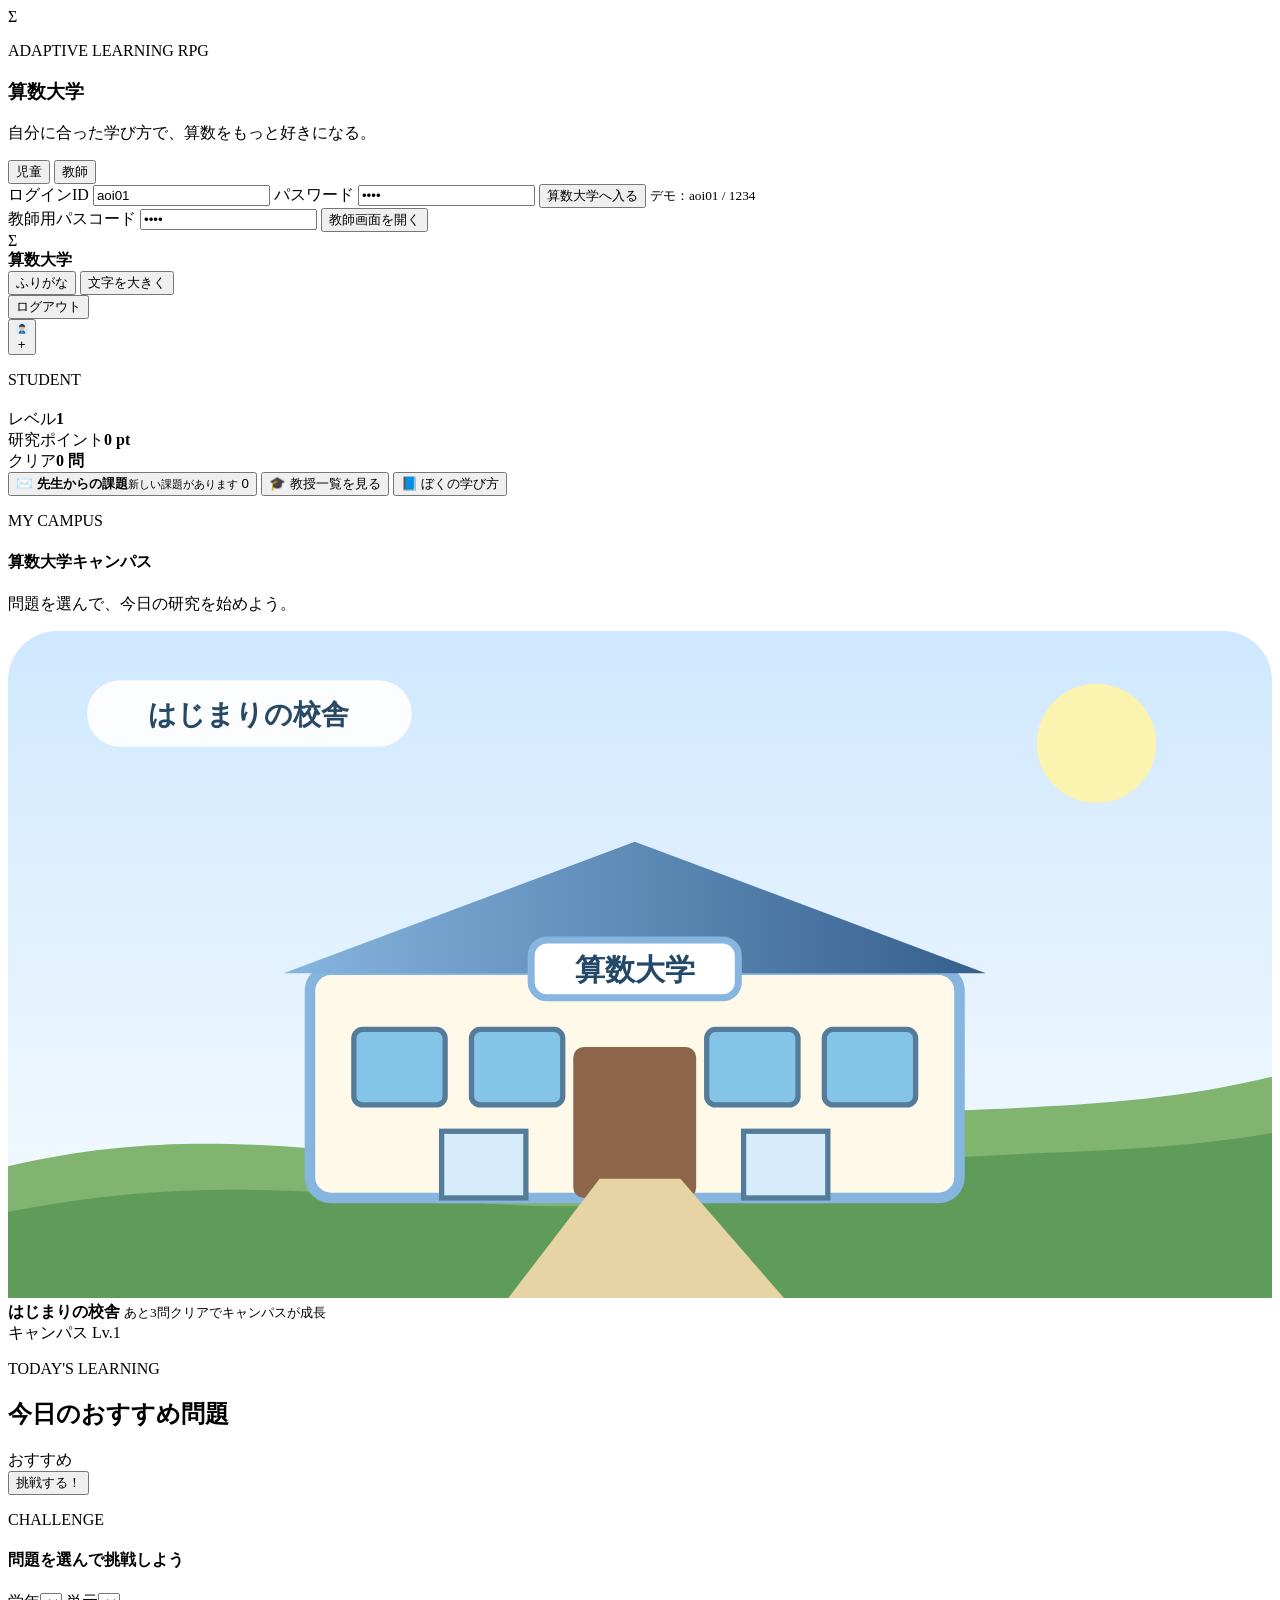
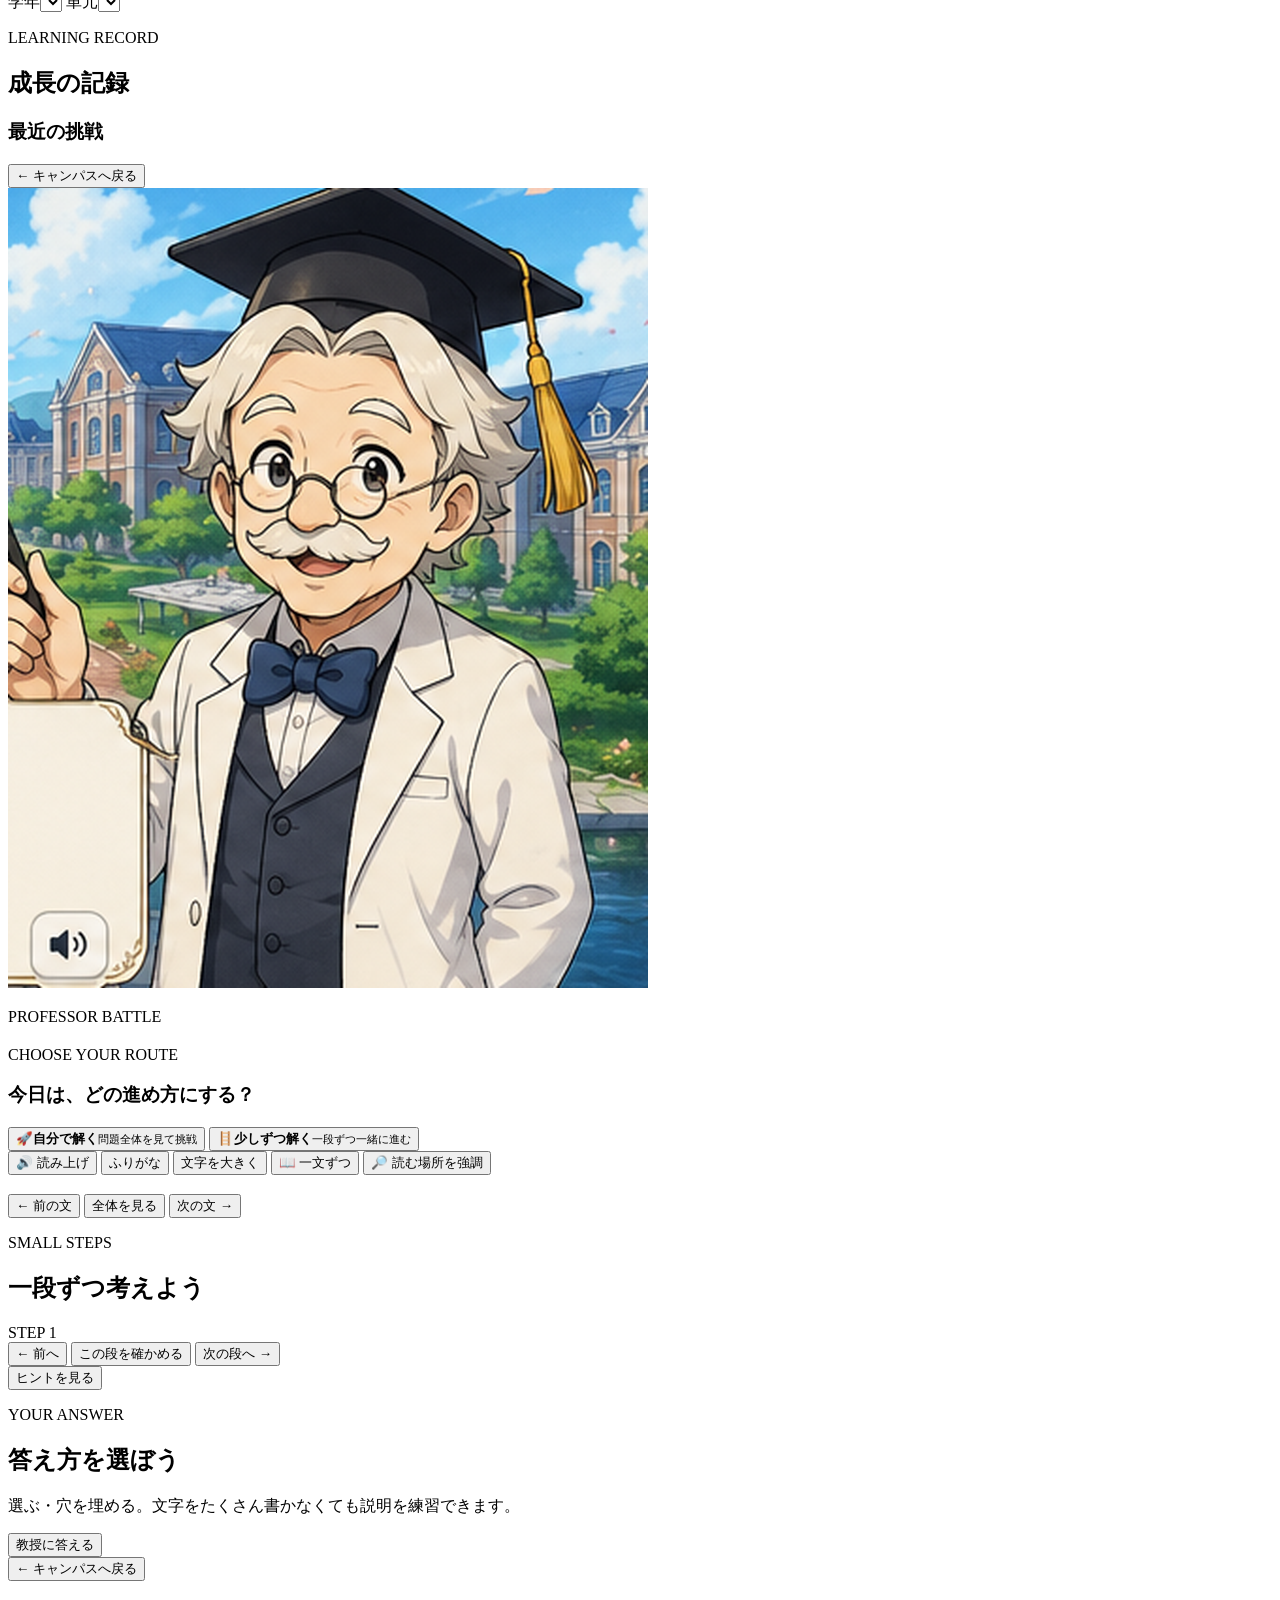
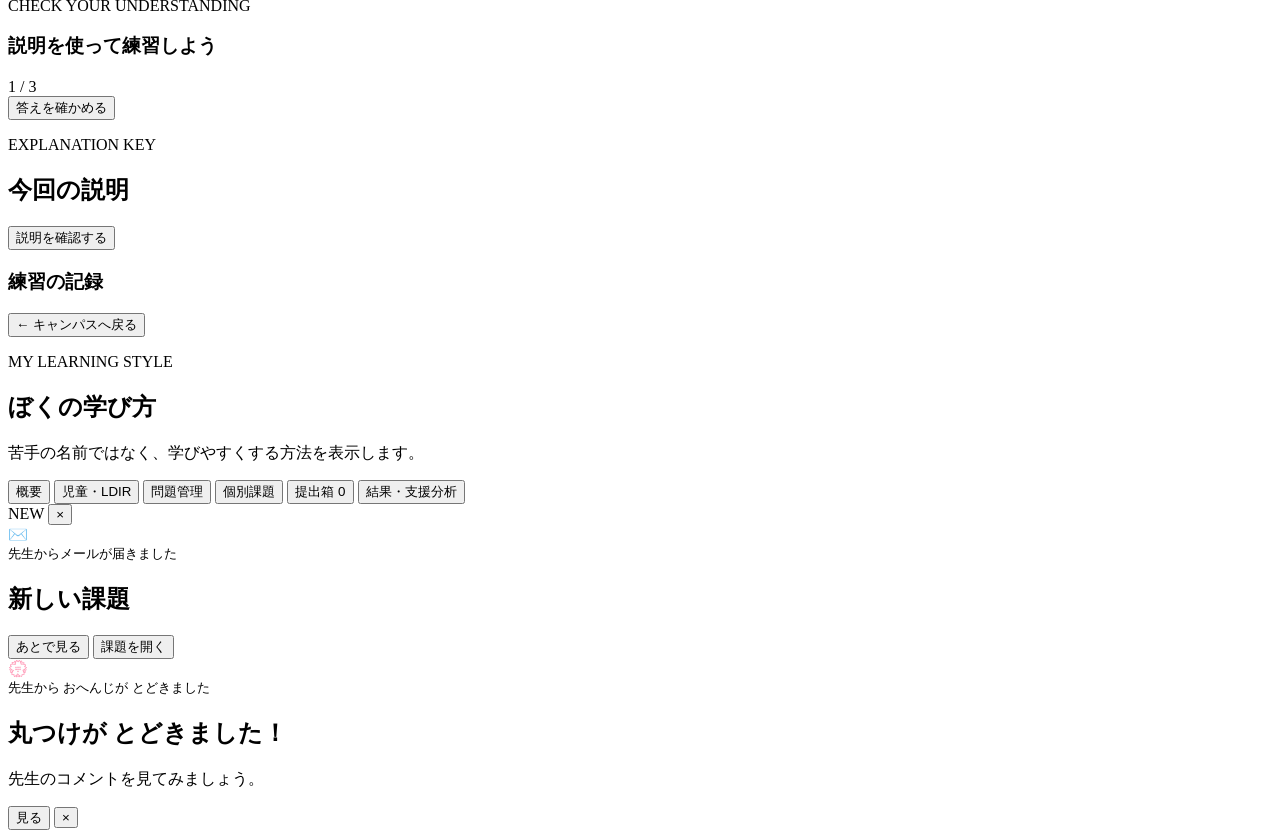
==== commit d629df78: "Add files via upload" ====
--- a/index.html
+++ b/index.html
@@ -3,8 +3,8 @@
 <head>
   <meta charset="UTF-8" />
   <meta name="viewport" content="width=device-width, initial-scale=1.0" />
-  <title>算数大学 Version 12.4</title>
-  <link rel="stylesheet" href="css/style.css?v=12.4" />
+  <title>算数大学 Version 12.5</title>
+  <link rel="stylesheet" href="css/style.css?v=12.5 />
 </head>
 <body>
   <div id="toast" class="toast" aria-live="polite"></div>
@@ -446,7 +446,7 @@
     </form>
   </dialog>
 
-  <script src="js/data.js?v=12.4"></script>
-  <script src="js/app.js?v=12.4"></script>
+  <script src="js/data.js?v=12.5></script>
+  <script src="js/app.js?v=12.5></script>
 </body>
 </html>
--- a/css/style.css
+++ b/css/style.css
@@ -668,3 +668,48 @@
 #practiceQuestion .math-fraction{
   font-size:1.3em;
 }
+
+
+/* Version 12.5: fraction expression alignment */
+.fraction-expression{
+  display:inline-flex;
+  align-items:center;
+  justify-content:center;
+  gap:.34em;
+  vertical-align:middle;
+  white-space:nowrap;
+  line-height:1;
+}
+.fraction-expression .math-fraction{
+  display:inline-grid;
+  vertical-align:middle;
+  margin:0;
+  transform:none;
+}
+.math-operator{
+  display:inline-flex;
+  align-items:center;
+  justify-content:center;
+  align-self:center;
+  min-width:1em;
+  height:1em;
+  margin:0 .02em;
+  font-size:1.05em;
+  font-weight:900;
+  line-height:1;
+  transform:translateY(-.01em);
+}
+#practiceQuestion .fraction-expression,
+#questionText .fraction-expression,
+.final-test-heading .fraction-expression{
+  font-size:1.05em;
+}
+.choice .fraction-expression,
+.cloze-option .fraction-expression,
+.final-test-option .fraction-expression{
+  min-height:2.2em;
+}
+@media(max-width:600px){
+  .fraction-expression{gap:.25em}
+  .math-operator{font-size:1em}
+}
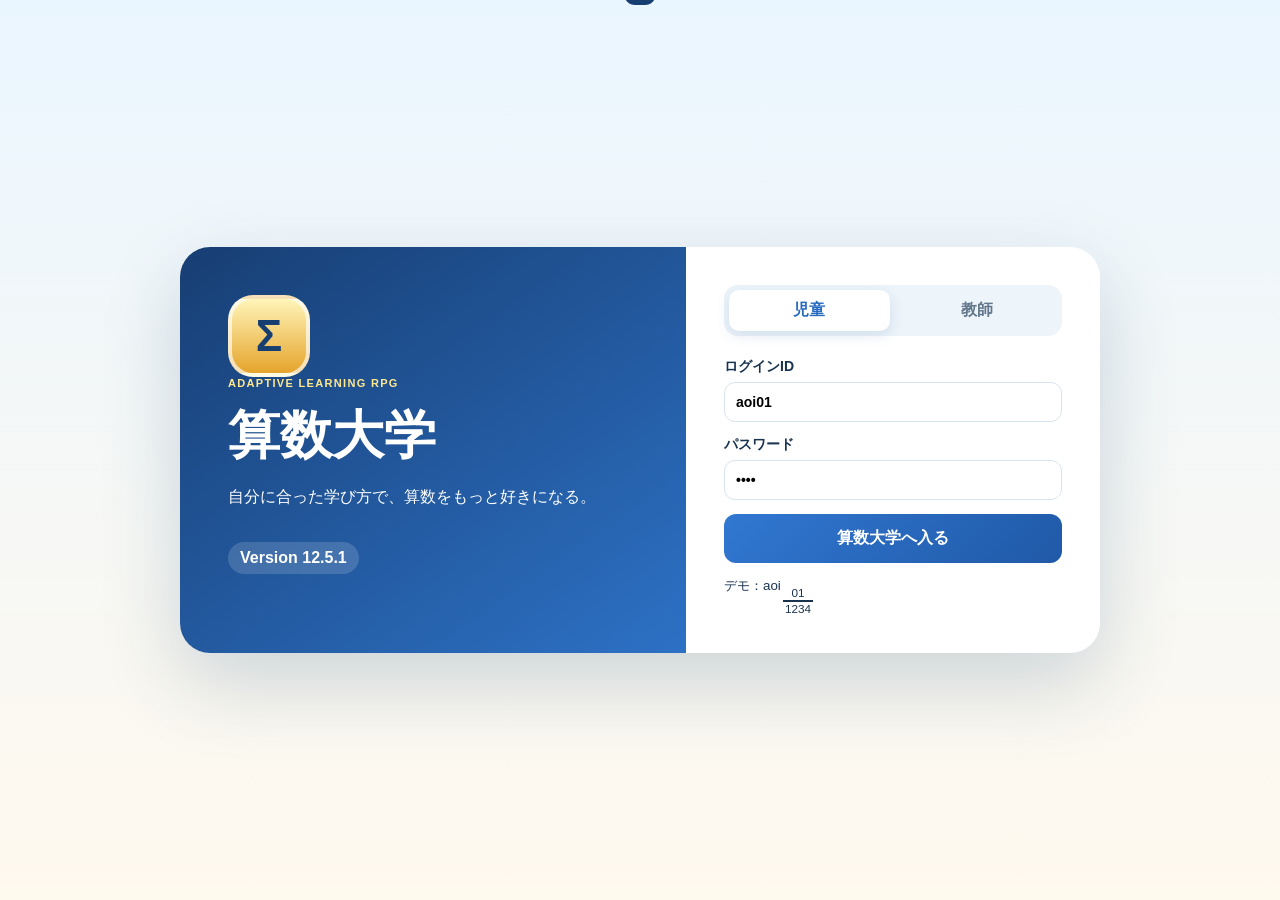
==== commit 35f8db96: "Add files via upload" ====
--- a/index.html
+++ b/index.html
@@ -3,8 +3,8 @@
 <head>
   <meta charset="UTF-8" />
   <meta name="viewport" content="width=device-width, initial-scale=1.0" />
-  <title>算数大学 Version 12.5</title>
-  <link rel="stylesheet" href="css/style.css?v=12.5 />
+  <title>算数大学 Version 12.5.1</title>
+  <link rel="stylesheet" href="css/style.css?v=12.5.1" />
 </head>
 <body>
   <div id="toast" class="toast" aria-live="polite"></div>
@@ -446,7 +446,7 @@
     </form>
   </dialog>
 
-  <script src="js/data.js?v=12.5></script>
-  <script src="js/app.js?v=12.5></script>
+  <script src="js/data.js?v=12.5.1"></script>
+  <script src="js/app.js?v=12.5.1"></script>
 </body>
 </html>
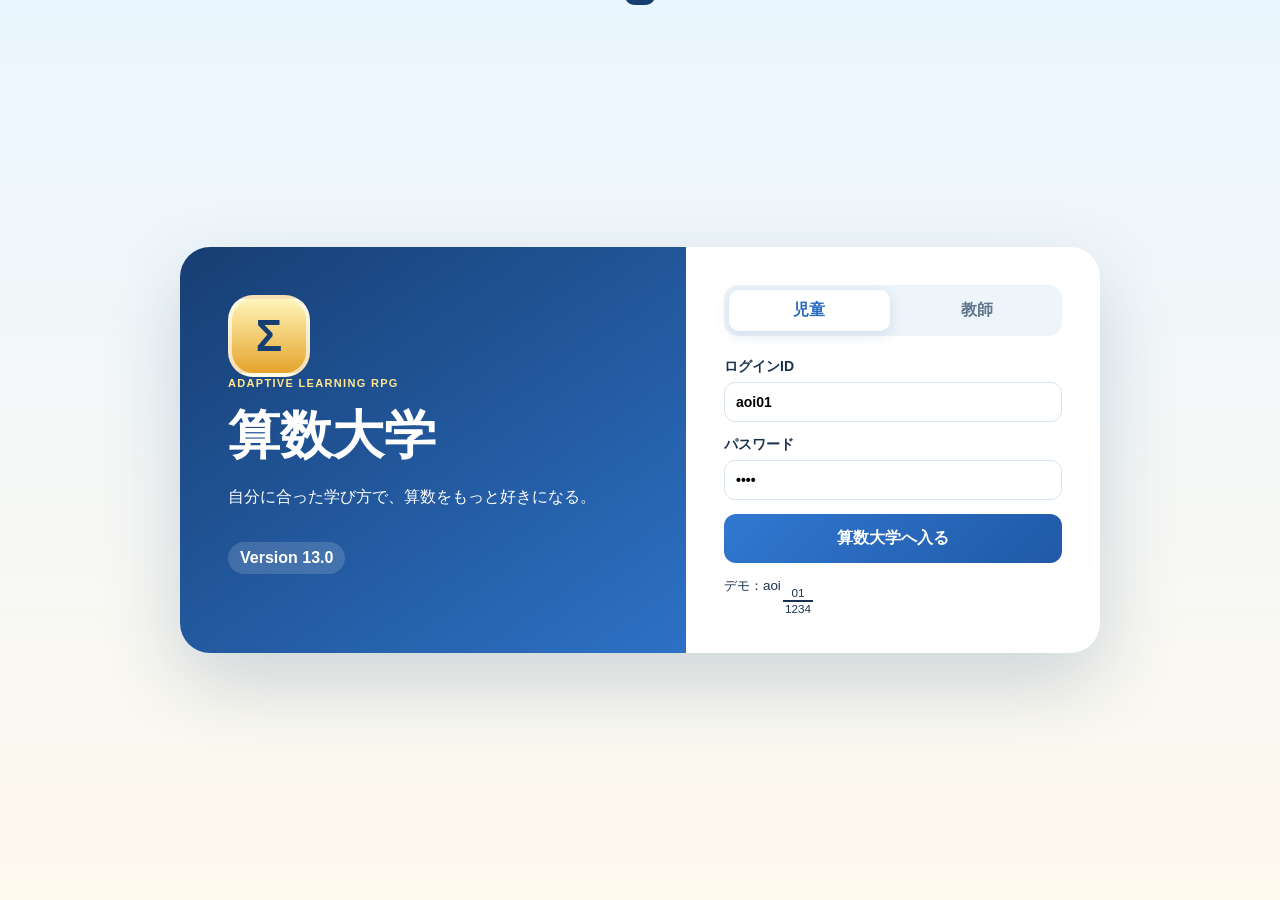
==== commit 9ea60f34: "Add files via upload" ====
--- a/index.html
+++ b/index.html
@@ -3,8 +3,8 @@
 <head>
   <meta charset="UTF-8" />
   <meta name="viewport" content="width=device-width, initial-scale=1.0" />
-  <title>算数大学 Version 12.5.1</title>
-  <link rel="stylesheet" href="css/style.css?v=12.5.1" />
+  <title>算数大学 Version 13.0</title>
+  <link rel="stylesheet" href="css/style.css?v=13.0" />
 </head>
 <body>
   <div id="toast" class="toast" aria-live="polite"></div>
@@ -57,60 +57,141 @@
       <button id="logoutBtn" class="btn ghost" type="button">ログアウト</button>
     </header>
 
-    <main id="studentHomeView" class="page hidden">
-      <section class="student-dashboard">
-        <aside class="student-sidebar">
-          <article class="panel student-card">
-            <div class="student-card-top">
-              <button id="studentAvatarBtn" class="student-mini-avatar avatar-button" type="button" aria-label="自分のアバターを見る">
+
+    <main id="studentHomeView" class="page hidden v13-home-page">
+      <section class="v13-home-shell">
+        <section class="v13-magic-hero" aria-label="算数大学ホーム">
+          <img id="campusGrowthImage" class="v13-campus-background" src="images/campus/campus-1.svg" alt="成長していく算数大学キャンパス">
+          <div class="v13-night-overlay"></div>
+          <div class="v13-stars" aria-hidden="true"></div>
+
+          <header class="v13-hero-header">
+            <button id="studentAvatarBtn" class="v13-student-profile avatar-button" type="button" aria-label="自分のアバターを見る">
+              <span class="v13-profile-avatar">
                 <img id="studentAvatarImage" src="images/avatars/avatar-blue.svg" alt="自分のアバター">
                 <span class="avatar-edit-badge">+</span>
+              </span>
+              <span class="v13-profile-copy">
+                <strong id="studentDisplayName"></strong>
+                <small>こんにちは！</small>
+              </span>
+            </button>
+
+            <div class="v13-brand">
+              <div class="v13-brand-mark">Σ</div>
+              <div>
+                <h1>算数大学</h1>
+                <p>自分に合った学び方で、算数をもっと好きになる。</p>
+              </div>
+            </div>
+
+            <div class="v13-header-actions">
+              <button id="homeAnnouncementBtn" class="v13-icon-button" type="button" aria-label="先生からのお知らせ">
+                <span aria-hidden="true">📣</span><small>お知らせ</small>
+                <b id="homeAnnouncementBadge" class="hidden">0</b>
               </button>
-              <div><p class="eyebrow">STUDENT</p><h2 id="studentDisplayName"></h2><p id="studentStyleText" class="muted"></p></div>
-            </div>
-            <div class="level-line"><span>レベル</span><strong id="studentLevel">1</strong></div>
-            <div class="xp-track"><div id="xpFill"></div></div>
-            <small id="xpText"></small>
-            <div class="metric-row compact-metrics">
+              <button id="homeSettingsBtn" class="v13-icon-button" type="button" aria-label="表示の設定">
+                <span aria-hidden="true">⚙️</span><small>せってい</small>
+              </button>
+            </div>
+          </header>
+
+          <div class="v13-hero-grid">
+            <aside class="v13-professor-column">
+              <article class="v13-professor-message">
+                <span class="v13-message-label">教授からのメッセージ</span>
+                <div id="recommendationBox" class="recommendation"></div>
+              </article>
+              <div class="v13-professor-portrait">
+                <img id="homeProfessorImage" src="images/professors/takkun.png" alt="担当教授">
+              </div>
+            </aside>
+
+            <section class="v13-primary-column">
+              <div class="v13-campus-status">
+                <span>あなたのキャンパス</span>
+                <strong id="campusGrowthTitle">はじまりの校舎</strong>
+                <small id="campusGrowthNext">学習するとキャンパスが成長します</small>
+              </div>
+
+              <article class="v13-main-action-card">
+                <p class="v13-action-kicker">⭐ 今日のチャレンジ ⭐</p>
+                <button id="startRecommendationBtn" class="v13-start-button" type="button">
+                  <span class="v13-play-icon" aria-hidden="true">▶</span>
+                  <span>
+                    <strong>学習をはじめる</strong>
+                    <small id="homeRecommendationTitle">おすすめの問題に挑戦</small>
+                  </span>
+                </button>
+                <button id="homeChooseGoalBtn" class="v13-goal-button" type="button">🎯 今日の目標をえらぶ</button>
+              </article>
+
+              <button id="assignmentInboxBtn" class="v13-teacher-message assignment-inbox-btn hidden" type="button">
+                <span class="mail-icon">✉️</span>
+                <span><strong>先生からのメッセージ</strong><small id="assignmentInboxText">新しい課題があります</small></span>
+                <span id="assignmentInboxCount" class="mail-count">0</span>
+              </button>
+            </section>
+
+            <aside class="v13-progress-column">
+              <article class="v13-dark-card v13-level-card">
+                <p>⭐ レベル</p>
+                <strong>Lv. <span id="studentLevel">1</span></strong>
+                <div class="xp-track"><div id="xpFill"></div></div>
+                <small id="xpText"></small>
+              </article>
+
+              <article class="v13-dark-card v13-today-card">
+                <h2>☀ 今日のがんばり</h2>
+                <div class="v13-today-row"><span>📖 といた問題</span><strong id="homeTodaySolved">0 問</strong></div>
+                <div class="v13-today-row"><span>⭐ けいけんち</span><strong id="homeTodayXp">0 pt</strong></div>
+                <div class="v13-today-row"><span>🌱 クリア</span><strong id="studentClears">0 問</strong></div>
+              </article>
+
+              <article class="v13-dark-card v13-growth-card">
+                <div class="v13-growth-head">
+                  <span>🌳 キャンパスの成長</span>
+                  <b id="campusLevel">Lv.1</b>
+                </div>
+                <div class="v13-growth-track"><div id="homeCampusProgress"></div></div>
+                <small>学習を続けると建物が大きくなります</small>
+              </article>
+            </aside>
+          </div>
+
+          <nav class="v13-main-nav" aria-label="ホームメニュー">
+            <button id="homeLearningBtn" class="v13-nav-tile learning" type="button">
+              <span>📖</span><strong>学習する</strong><small>問題にチャレンジ！</small>
+            </button>
+            <button id="homeCampusBtn" class="v13-nav-tile campus" type="button">
+              <span>🏰</span><strong>キャンパス</strong><small>大学の成長を見る</small>
+            </button>
+            <button id="openProfileBtn" class="v13-nav-tile profile" type="button">
+              <span>👤</span><strong>マイページ</strong><small>自分の記録を見る</small>
+            </button>
+            <button id="homeCollectionBtn" class="v13-nav-tile collection" type="button">
+              <span>🎁</span><strong>コレクション</strong><small>集めたものを見る</small>
+            </button>
+            <button id="homeHelpBtn" class="v13-help-tile" type="button">
+              <span>❓</span><strong>こまったときは</strong><small>どこを押せばよいか教えるよ</small>
+            </button>
+          </nav>
+        </section>
+
+        <section id="homeLearningSection" class="v13-below-fold">
+          <article class="panel v13-quick-summary">
+            <div>
+              <p class="eyebrow">MY LEARNING</p>
+              <h2>自分の学び方</h2>
+              <p id="studentStyleText" class="muted"></p>
+              <div id="supportChips" class="chips"></div>
+            </div>
+            <div class="v13-summary-metrics">
               <div class="metric"><span>研究ポイント</span><strong id="studentPoints">0 pt</strong></div>
-              <div class="metric"><span>クリア</span><strong id="studentClears">0 問</strong></div>
-            </div>
-          </article>
-
-          <article class="panel sidebar-actions">
-            <button id="assignmentInboxBtn" class="assignment-inbox-btn hidden" type="button">
-              <span class="mail-icon">✉️</span>
-              <span><strong>先生からの課題</strong><small id="assignmentInboxText">新しい課題があります</small></span>
-              <span id="assignmentInboxCount" class="mail-count">0</span>
-            </button>
-            <button id="openProfessorListBtn" class="btn professor-list-btn" type="button">🎓 教授一覧を見る</button>
-            <button id="openProfileBtn" class="btn soft" type="button">📘 ぼくの学び方</button>
-            <div id="supportChips" class="chips"></div>
-          </article>
-        </aside>
-
-        <section class="learning-main">
-          <article class="panel campus-banner">
-            <div class="campus-banner-copy">
-              <p class="eyebrow light">MY CAMPUS</p>
-              <h1>算数大学キャンパス</h1>
-              <p>問題を選んで、今日の研究を始めよう。</p>
-            </div>
-            <div class="campus-growth-area">
-              <img id="campusGrowthImage" src="images/campus/campus-1.svg" alt="成長していく算数大学キャンパス">
-              <div class="campus-growth-caption">
-                <strong id="campusGrowthTitle">はじまりの校舎</strong>
-                <small id="campusGrowthNext">あと3問クリアでキャンパスが成長</small>
-              </div>
-            </div>
-            <span id="campusLevel" class="campus-level-pill">キャンパス Lv.1</span>
-          </article>
-
-          <article class="panel featured-problem">
-            <div class="featured-heading"><div><p class="eyebrow">TODAY'S LEARNING</p><h2>今日のおすすめ問題</h2></div><span class="featured-badge">おすすめ</span></div>
-            <div class="featured-content">
-              <div id="recommendationBox" class="recommendation"></div>
-              <button id="startRecommendationBtn" class="btn gold large" type="button">挑戦する！</button>
+              <div id="studentMetrics" class="metric-row"></div>
+            </div>
+            <div class="v13-summary-actions">
+              <button id="openProfessorListBtn" class="btn professor-list-btn" type="button">🎓 教授一覧を見る</button>
             </div>
           </article>
 
@@ -124,19 +205,17 @@
             </div>
             <div id="problemList" class="problem-list problem-list-main"></div>
           </article>
-        </section>
-
-        <aside class="record-sidebar">
-          <article class="panel record-panel">
-            <p class="eyebrow">LEARNING RECORD</p>
-            <h2>成長の記録</h2>
-            <div id="studentMetrics" class="metric-row"></div>
-            <h3>最近の挑戦</h3>
+
+          <article class="panel v13-history-panel">
+            <div class="section-head">
+              <div><p class="eyebrow">LEARNING RECORD</p><h2>最近の挑戦</h2></div>
+            </div>
             <div id="recentHistory" class="history-list"></div>
           </article>
-        </aside>
+        </section>
       </section>
     </main>
+
 
     <main id="problemView" class="page hidden">
       <button id="backToHomeBtn" class="btn ghost" type="button">← キャンパスへ戻る</button>
@@ -446,7 +525,7 @@
     </form>
   </dialog>
 
-  <script src="js/data.js?v=12.5.1"></script>
-  <script src="js/app.js?v=12.5.1"></script>
+  <script src="js/data.js?v=13.0"></script>
+  <script src="js/app.js?v=13.0"></script>
 </body>
 </html>
--- a/css/style.css
+++ b/css/style.css
@@ -713,3 +713,185 @@
   .fraction-expression{gap:.25em}
   .math-operator{font-size:1em}
 }
+
+
+/* =========================================================
+   Version 13.0 Phase 1: LD-friendly magical campus home UI
+   ========================================================= */
+.v13-home-page{
+  width:min(1540px,calc(100% - 20px));
+  margin:10px auto 42px;
+}
+.v13-home-shell{display:grid;gap:18px}
+.v13-magic-hero{
+  position:relative;
+  min-height:860px;
+  overflow:hidden;
+  border-radius:28px;
+  border:2px solid rgba(239,196,94,.72);
+  background:#071938;
+  box-shadow:0 24px 70px rgba(4,18,43,.28);
+  color:#fff;
+  isolation:isolate;
+}
+.v13-campus-background{
+  position:absolute;
+  inset:0;
+  z-index:-4;
+  width:100%;
+  height:100%;
+  object-fit:cover;
+  object-position:center;
+  transform:scale(1.06);
+  filter:saturate(.86) brightness(.58) contrast(1.08);
+}
+.v13-night-overlay{
+  position:absolute;
+  inset:0;
+  z-index:-3;
+  background:
+    linear-gradient(180deg,rgba(3,17,52,.48),rgba(5,18,42,.34) 45%,rgba(3,13,31,.78)),
+    radial-gradient(circle at 48% 8%,rgba(87,105,220,.32),transparent 38%),
+    linear-gradient(90deg,rgba(4,16,38,.74),transparent 25%,transparent 72%,rgba(4,16,38,.77));
+}
+.v13-stars{
+  position:absolute;inset:0;z-index:-2;opacity:.72;pointer-events:none;
+  background-image:
+    radial-gradient(circle at 7% 8%,#fff 0 1px,transparent 2px),
+    radial-gradient(circle at 18% 14%,#ffe696 0 1.5px,transparent 2.5px),
+    radial-gradient(circle at 36% 6%,#fff 0 1px,transparent 2px),
+    radial-gradient(circle at 58% 13%,#ffe696 0 1.5px,transparent 2.5px),
+    radial-gradient(circle at 76% 7%,#fff 0 1px,transparent 2px),
+    radial-gradient(circle at 91% 17%,#ffe696 0 1.5px,transparent 2.5px);
+}
+.v13-hero-header{
+  display:grid;
+  grid-template-columns:minmax(235px,1fr) minmax(380px,1.45fr) minmax(205px,1fr);
+  align-items:center;
+  gap:18px;
+  padding:18px 20px 10px;
+}
+.v13-student-profile{
+  display:flex;align-items:center;gap:12px;
+  width:max-content;max-width:100%;
+  padding:9px 18px 9px 9px;
+  border:2px solid rgba(231,190,92,.58);
+  border-radius:22px;
+  color:#fff;background:rgba(6,23,53,.84);
+  box-shadow:0 8px 25px rgba(0,0,0,.19);
+}
+.v13-profile-avatar{position:relative;width:72px;height:72px;display:block}
+.v13-profile-avatar img{width:100%;height:100%;border-radius:50%;object-fit:cover;border:3px solid #e8bd58;background:#fff}
+.v13-profile-copy{text-align:left}.v13-profile-copy strong{display:block;font-size:23px}.v13-profile-copy small{font-size:16px}
+.v13-brand{text-align:center;display:flex;align-items:center;justify-content:center;gap:12px}
+.v13-brand-mark{
+  width:60px;height:60px;display:grid;place-items:center;
+  border-radius:19px;background:linear-gradient(#fff5b9,#e8a62c);
+  color:#163d70;font-size:31px;font-weight:1000;border:3px solid rgba(255,255,255,.68)
+}
+.v13-brand h1{margin:0;color:#fff3d4;font-size:46px;letter-spacing:.08em;text-shadow:0 3px 10px #000}
+.v13-brand p{margin:7px 0 0;padding:7px 18px;border-radius:999px;background:rgba(55,38,130,.75);font-weight:800}
+.v13-header-actions{display:flex;justify-content:flex-end;gap:10px}
+.v13-icon-button{
+  position:relative;display:grid;place-items:center;gap:3px;
+  min-width:91px;min-height:88px;padding:9px;
+  border:2px solid rgba(231,190,92,.54);border-radius:21px;
+  background:rgba(6,23,53,.86);color:#fff;font-weight:900
+}
+.v13-icon-button>span{font-size:30px}.v13-icon-button small{font-size:13px}
+.v13-icon-button b{position:absolute;right:-4px;top:-6px;display:grid;place-items:center;width:29px;height:29px;border-radius:50%;background:#e84e3e;color:#fff}
+.v13-hero-grid{
+  display:grid;
+  grid-template-columns:minmax(250px,.8fr) minmax(520px,1.5fr) minmax(270px,.85fr);
+  gap:18px;align-items:end;
+  padding:15px 20px 0;
+}
+.v13-professor-column{align-self:stretch;display:flex;flex-direction:column;justify-content:flex-end}
+.v13-professor-message{
+  position:relative;z-index:2;margin-bottom:-14px;padding:19px 20px 22px;
+  border-radius:24px;background:#fff9eb;color:#19334e;
+  border:3px solid #d2b36d;box-shadow:0 12px 25px rgba(0,0,0,.19)
+}
+.v13-professor-message:after{
+  content:"";position:absolute;left:68px;bottom:-23px;border:13px solid transparent;border-top-color:#fff9eb
+}
+.v13-message-label{display:block;margin-bottom:8px;font-size:13px;font-weight:900;color:#65558b}
+.v13-recommendation-copy strong{display:block;font-size:16px}.v13-recommendation-copy p{margin:7px 0 0;line-height:1.8;font-weight:900}
+.v13-professor-portrait{height:425px;display:flex;align-items:flex-end;justify-content:center;overflow:hidden}
+.v13-professor-portrait img{height:100%;max-width:100%;object-fit:contain;object-position:center bottom;filter:drop-shadow(0 14px 14px rgba(0,0,0,.35))}
+.v13-primary-column{display:grid;gap:15px;align-self:end}
+.v13-campus-status{text-align:center;padding:12px 20px;border-radius:22px;background:rgba(7,24,57,.86);border:2px solid rgba(204,158,75,.65);box-shadow:0 10px 28px rgba(0,0,0,.25)}
+.v13-campus-status span,.v13-campus-status small{display:block}.v13-campus-status span{color:#ecd88f;font-weight:900}.v13-campus-status strong{display:block;margin:5px 0;font-size:28px}.v13-campus-status small{color:#dbe7f9}
+.v13-main-action-card{padding:13px 18px 17px;border:3px solid #b98b32;border-radius:30px;background:rgba(5,22,52,.9);box-shadow:0 15px 35px rgba(0,0,0,.28)}
+.v13-action-kicker{text-align:center;margin:-2px 0 9px;font-size:20px;font-weight:1000;color:#fff2ba}
+.v13-start-button{
+  width:100%;min-height:164px;display:flex;align-items:center;justify-content:center;gap:20px;
+  border:0;border-radius:28px;padding:22px 28px;
+  background:linear-gradient(180deg,#ffd83a,#f7b707);
+  color:#3a2500;box-shadow:inset 0 0 0 4px rgba(255,242,148,.62),0 8px 0 #c98600;
+  transition:transform .16s,filter .16s
+}
+.v13-start-button:hover{transform:translateY(-2px);filter:brightness(1.04)}
+.v13-start-button:active{transform:translateY(5px);box-shadow:inset 0 0 0 4px rgba(255,242,148,.62),0 3px 0 #c98600}
+.v13-play-icon{width:84px;height:84px;display:grid;place-items:center;border-radius:50%;background:#fff;color:#f0ad00;font-size:42px;box-shadow:0 6px 16px rgba(128,82,0,.18)}
+.v13-start-button strong{display:block;font-size:39px;letter-spacing:.03em}.v13-start-button small{display:block;margin-top:7px;font-size:15px}
+.v13-goal-button{display:block;margin:13px auto 0;padding:10px 25px;border:2px solid #d8b06b;border-radius:999px;background:#fff7e4;color:#513e2a;font-weight:900}
+.v13-teacher-message{
+  display:grid!important;grid-template-columns:50px 1fr auto;align-items:center;gap:12px;
+  width:100%;padding:14px 19px;border:2px solid #745bb3;border-radius:19px;
+  background:rgba(31,27,88,.93);color:#fff;text-align:left
+}
+.v13-teacher-message.hidden{display:none!important}.v13-teacher-message .mail-icon{font-size:32px}.v13-teacher-message small{display:block;color:#e3e5ff}
+.v13-progress-column{display:grid;gap:12px;align-self:stretch}
+.v13-dark-card{padding:17px;border-radius:22px;background:rgba(5,22,52,.9);border:2px solid rgba(198,159,84,.58);box-shadow:0 10px 25px rgba(0,0,0,.22)}
+.v13-level-card{text-align:center}.v13-level-card p{margin:0;font-weight:900}.v13-level-card>strong{display:block;margin:5px 0;font-size:38px;color:#fff2d0}.v13-level-card .xp-track{height:18px;background:#526073}.v13-level-card #xpFill{background:linear-gradient(90deg,#ffca17,#ffe15a)}.v13-level-card small{display:block;margin-top:8px}
+.v13-today-card h2{margin:0 0 11px;font-size:19px;text-align:center;color:#ffe59a}
+.v13-today-row{display:flex;justify-content:space-between;align-items:center;gap:10px;padding:10px 4px;border-top:1px solid rgba(255,255,255,.15)}.v13-today-row strong{font-size:20px;color:#ffe06c}
+.v13-growth-card small{display:block;margin-top:8px;color:#d9e6f7}.v13-growth-head{display:flex;justify-content:space-between;font-weight:900}.v13-growth-head b{color:#ffe274}
+.v13-growth-track{height:15px;margin-top:12px;border-radius:999px;background:#42536d;overflow:hidden}.v13-growth-track div{height:100%;background:linear-gradient(90deg,#6da642,#d7db50,#ffe880);border-radius:999px}
+.v13-main-nav{display:grid;grid-template-columns:repeat(4,1fr) 1.22fr;gap:11px;padding:17px 20px 20px;background:rgba(4,16,38,.82)}
+.v13-nav-tile,.v13-help-tile{min-height:138px;border-radius:22px;border:2px solid rgba(255,255,255,.54);padding:15px;display:grid;place-items:center;text-align:center;color:#17334f;box-shadow:0 8px 18px rgba(0,0,0,.2)}
+.v13-nav-tile span,.v13-help-tile span{font-size:39px}.v13-nav-tile strong,.v13-help-tile strong{display:block;font-size:21px}.v13-nav-tile small,.v13-help-tile small{display:block}
+.v13-nav-tile.learning{background:linear-gradient(145deg,#dff1ff,#97c8f6)}
+.v13-nav-tile.campus{background:linear-gradient(145deg,#efffdc,#b7dd91)}
+.v13-nav-tile.profile{background:linear-gradient(145deg,#f2eaff,#c1abe9)}
+.v13-nav-tile.collection{background:linear-gradient(145deg,#fff2d7,#e9bd6e)}
+.v13-help-tile{grid-template-columns:55px 1fr;background:linear-gradient(145deg,#fff5fb,#ddbddd);text-align:left}
+.v13-below-fold{display:grid;gap:14px}
+.v13-quick-summary{display:grid;grid-template-columns:1.3fr 1fr auto;gap:18px;align-items:center}
+.v13-summary-metrics{display:grid;grid-template-columns:1fr 1fr;gap:9px}.v13-summary-metrics .metric-row{margin:0}.v13-summary-actions{display:flex;justify-content:flex-end}
+.v13-history-panel .history-list{grid-template-columns:repeat(2,minmax(0,1fr))}
+.v13-student-home-active .topbar{background:rgba(5,19,45,.97);color:#fff;border-bottom-color:#715b34}
+.v13-student-home-active .topbar .mini-brand small,.v13-student-home-active .topbar .session-info small{color:#d8e4f5}
+.v13-student-home-active .topbar .btn.ghost{background:#fff;color:#23496d}
+.v13-student-home-active{background:linear-gradient(180deg,#071936,#eaf6ff 900px,#fff9ee)}
+.v13-student-home-active #globalAccessibilityTools{background:rgba(255,255,255,.08);padding:5px;border-radius:12px}
+
+@media(max-width:1200px){
+  .v13-hero-header{grid-template-columns:1fr 1.3fr auto}
+  .v13-hero-grid{grid-template-columns:230px minmax(430px,1.45fr) 250px}
+  .v13-brand h1{font-size:38px}
+  .v13-start-button strong{font-size:32px}
+  .v13-main-nav{grid-template-columns:repeat(4,1fr)}
+  .v13-help-tile{grid-column:1/-1;min-height:90px}
+}
+@media(max-width:960px){
+  .v13-magic-hero{min-height:auto}
+  .v13-hero-header{grid-template-columns:1fr auto}.v13-brand{grid-column:1/-1;grid-row:1;text-align:center}.v13-student-profile{grid-row:2}.v13-header-actions{grid-row:2}
+  .v13-hero-grid{grid-template-columns:1fr 1fr}.v13-professor-column{grid-column:1}.v13-primary-column{grid-column:2}.v13-progress-column{grid-column:1/-1;grid-template-columns:repeat(3,1fr)}
+  .v13-professor-portrait{height:340px}
+  .v13-main-nav{grid-template-columns:repeat(2,1fr)}
+  .v13-help-tile{grid-column:1/-1}
+  .v13-quick-summary{grid-template-columns:1fr}.v13-summary-actions{justify-content:stretch}.v13-summary-actions button{width:100%}
+}
+@media(max-width:680px){
+  .v13-home-page{width:min(100% - 10px,1540px);margin-top:5px}
+  .v13-magic-hero{border-radius:19px}
+  .v13-hero-header{padding:12px;gap:8px}.v13-student-profile{padding:6px 10px 6px 6px}.v13-profile-avatar{width:54px;height:54px}.v13-profile-copy strong{font-size:17px}.v13-profile-copy small{font-size:12px}
+  .v13-brand{display:block}.v13-brand-mark{display:none}.v13-brand h1{font-size:34px}.v13-brand p{font-size:12px;padding:6px 10px}
+  .v13-icon-button{min-width:66px;min-height:66px;border-radius:16px}.v13-icon-button>span{font-size:24px}.v13-icon-button small{font-size:10px}
+  .v13-hero-grid{grid-template-columns:1fr;padding:8px 12px 0}.v13-professor-column,.v13-primary-column,.v13-progress-column{grid-column:1}.v13-professor-column{display:grid;grid-template-columns:1fr 120px;align-items:end}.v13-professor-message{margin:0 -20px 10px 0}.v13-professor-portrait{height:190px}
+  .v13-campus-status strong{font-size:22px}.v13-start-button{min-height:130px;padding:16px;gap:12px}.v13-play-icon{width:65px;height:65px;font-size:31px}.v13-start-button strong{font-size:27px}.v13-start-button small{font-size:12px}
+  .v13-progress-column{grid-template-columns:1fr}.v13-main-nav{grid-template-columns:1fr 1fr;padding:12px}.v13-nav-tile{min-height:120px}.v13-help-tile{grid-column:1/-1}
+  .v13-quick-summary{padding:14px}.v13-summary-metrics{grid-template-columns:1fr}.v13-history-panel .history-list{grid-template-columns:1fr}
+}
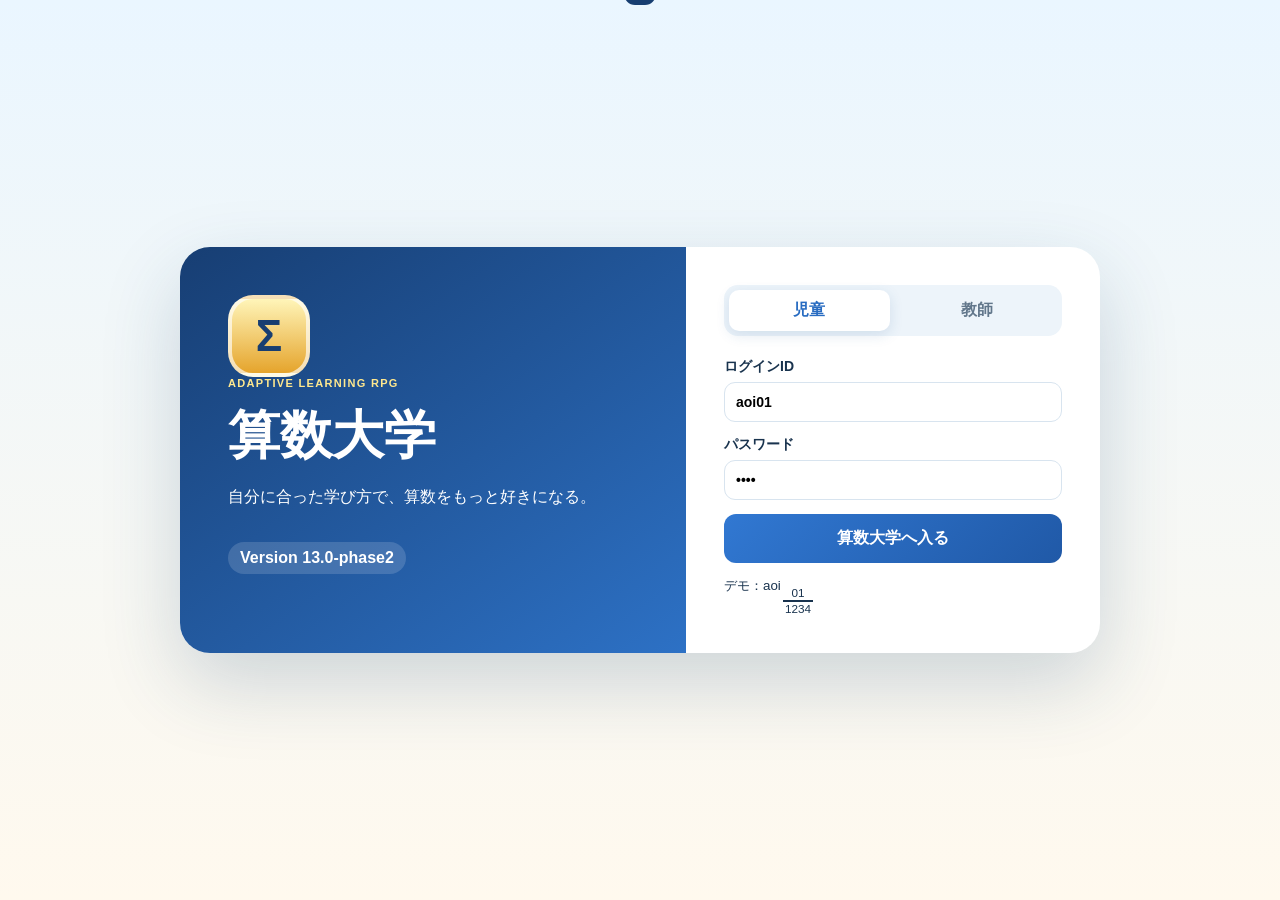
==== commit 6a065761: "Add files via upload" ====
--- a/index.html
+++ b/index.html
@@ -3,8 +3,8 @@
 <head>
   <meta charset="UTF-8" />
   <meta name="viewport" content="width=device-width, initial-scale=1.0" />
-  <title>算数大学 Version 13.0</title>
-  <link rel="stylesheet" href="css/style.css?v=13.0" />
+  <title>算数大学 Version 13.0-phase2</title>
+  <link rel="stylesheet" href="css/style.css?v=13.0-phase2" />
 </head>
 <body>
   <div id="toast" class="toast" aria-live="polite"></div>
@@ -360,6 +360,20 @@
     </div>
   </section>
 
+
+  <dialog id="campusDetailDialog" class="modal campus-detail-dialog">
+    <div class="section-head">
+      <div><p class="eyebrow">MY CAMPUS</p><h2>キャンパスの成長</h2></div>
+      <button id="closeCampusDetailDialogBtn" class="btn ghost" type="button">×</button>
+    </div>
+    <div id="campusDetailContent"></div>
+  </dialog>
+
+  <dialog id="campusUnlockDialog" class="modal campus-unlock-dialog">
+    <div id="campusUnlockContent"></div>
+    <button id="closeCampusUnlockDialogBtn" class="btn primary campus-unlock-close" type="button">新しいキャンパスを見る</button>
+  </dialog>
+
   <dialog id="assignmentInboxDialog" class="modal assignment-inbox-dialog">
     <div class="section-head">
       <div><p class="eyebrow">ASSIGNMENT MAIL</p><h2>先生からの課題</h2></div>
@@ -525,7 +539,7 @@
     </form>
   </dialog>
 
-  <script src="js/data.js?v=13.0"></script>
-  <script src="js/app.js?v=13.0"></script>
+  <script src="js/data.js?v=13.0-phase2"></script>
+  <script src="js/app.js?v=13.0-phase2"></script>
 </body>
 </html>
--- a/css/style.css
+++ b/css/style.css
@@ -895,3 +895,70 @@
   .v13-progress-column{grid-template-columns:1fr}.v13-main-nav{grid-template-columns:1fr 1fr;padding:12px}.v13-nav-tile{min-height:120px}.v13-help-tile{grid-column:1/-1}
   .v13-quick-summary{padding:14px}.v13-summary-metrics{grid-template-columns:1fr}.v13-history-panel .history-list{grid-template-columns:1fr}
 }
+
+
+/* =========================================================
+   Version 13.0 Phase 2: real campus growth system
+   ========================================================= */
+.v13-campus-background{
+  transition:opacity .55s ease,filter .55s ease,transform 8s ease;
+}
+.v13-magic-hero:hover .v13-campus-background{transform:scale(1.085)}
+.v13-magic-hero[data-campus-stage="1"] .v13-night-overlay{
+  background:linear-gradient(180deg,rgba(15,56,86,.12),rgba(5,22,42,.12) 55%,rgba(3,18,28,.44));
+}
+.v13-magic-hero[data-campus-stage="2"] .v13-night-overlay{
+  background:linear-gradient(180deg,rgba(20,38,83,.28),rgba(70,42,65,.18) 52%,rgba(4,18,39,.58));
+}
+.v13-magic-hero[data-campus-stage="3"] .v13-night-overlay{
+  background:linear-gradient(180deg,rgba(17,26,75,.42),rgba(42,30,76,.25) 52%,rgba(3,14,36,.66));
+}
+.v13-magic-hero[data-campus-stage="4"] .v13-night-overlay,
+.v13-magic-hero[data-campus-stage="5"] .v13-night-overlay{
+  background:
+    radial-gradient(circle at 52% 22%,rgba(75,83,190,.22),transparent 35%),
+    linear-gradient(180deg,rgba(2,11,34,.34),rgba(4,13,34,.35) 55%,rgba(2,10,27,.78));
+}
+.v13-magic-hero[data-campus-stage="4"] .v13-stars,
+.v13-magic-hero[data-campus-stage="5"] .v13-stars{opacity:1}
+.v13-magic-hero[data-campus-stage="5"]{
+  box-shadow:0 25px 90px rgba(51,60,170,.35),0 0 36px rgba(236,199,101,.25);
+}
+
+.campus-detail-dialog{width:min(1120px,calc(100vw - 24px))}
+.campus-detail-current{
+  display:grid;grid-template-columns:minmax(280px,1.2fr) 1fr;gap:20px;align-items:center;
+  padding:16px;border-radius:20px;background:#eef5fb;border:1px solid #d4e1ea
+}
+.campus-detail-current img{width:100%;aspect-ratio:16/9;object-fit:cover;border-radius:16px;border:2px solid #b99a52}
+.campus-detail-current h3{margin:10px 0 6px;font-size:27px}.campus-detail-current p{line-height:1.7}
+.campus-detail-progress{height:17px;margin:12px 0;border-radius:999px;background:#cbd7df;overflow:hidden}
+.campus-detail-progress div{height:100%;border-radius:999px;background:linear-gradient(90deg,#72a83d,#e6d653,#ffdc64)}
+.campus-stage-grid{display:grid;grid-template-columns:repeat(5,1fr);gap:10px;margin-top:16px}
+.campus-stage-card{overflow:hidden;border-radius:16px;border:2px solid #d4dee5;background:#fff}
+.campus-stage-card.current{border-color:#d7a628;box-shadow:0 0 0 3px rgba(231,192,82,.2)}
+.campus-stage-card.locked{filter:grayscale(.75);opacity:.62}
+.campus-stage-image-wrap{position:relative}.campus-stage-image-wrap img{display:block;width:100%;aspect-ratio:16/10;object-fit:cover}
+.campus-stage-image-wrap span{position:absolute;left:7px;top:7px;padding:4px 7px;border-radius:999px;background:rgba(4,22,50,.85);color:#fff;font-size:11px;font-weight:900}
+.campus-stage-copy{padding:10px}.campus-stage-copy h3{margin:0 0 5px;font-size:15px}.campus-stage-copy p{margin:0;min-height:57px;font-size:12px;line-height:1.5}.campus-stage-copy small{display:block;margin-top:7px;font-weight:900;color:#567387}
+.campus-stage-card.current small{color:#a46b00}.campus-stage-card.cleared small{color:#3e7e44}
+.campus-growth-rule{margin-top:14px;padding:14px;border-radius:14px;background:#fff7d9;border-left:5px solid #d8ac39}.campus-growth-rule h3,.campus-growth-rule p{margin:0}.campus-growth-rule p{margin-top:6px;line-height:1.7}
+
+.campus-unlock-dialog{width:min(760px,calc(100vw - 24px));text-align:center;background:linear-gradient(180deg,#fffdf0,#e8efff);border:3px solid #d4a83d}
+.campus-unlock-dialog::backdrop{background:rgba(2,10,28,.8);backdrop-filter:blur(5px)}
+.campus-unlock-dialog img{display:block;width:min(620px,100%);aspect-ratio:16/9;object-fit:cover;margin:12px auto;border-radius:20px;border:3px solid #d4a83d;box-shadow:0 16px 35px rgba(11,26,68,.26)}
+.campus-unlock-dialog h2{font-size:31px;color:#243f70}.campus-unlock-dialog h3{font-size:25px;margin:10px 0 4px}.campus-unlock-dialog p{line-height:1.7}
+.campus-unlock-sparkles{font-size:30px;animation:campusSparkle 1.1s ease-in-out infinite alternate}
+.campus-unlock-items{display:flex;flex-wrap:wrap;justify-content:center;gap:8px;margin:12px 0 18px}.campus-unlock-items span{padding:8px 12px;border-radius:999px;background:#fff3c2;border:1px solid #d8b756;font-weight:900}
+.campus-unlock-close{min-width:260px}
+@keyframes campusSparkle{from{transform:scale(.92);opacity:.7}to{transform:scale(1.08);opacity:1}}
+
+@media(max-width:900px){
+  .campus-stage-grid{grid-template-columns:repeat(2,1fr)}
+  .campus-detail-current{grid-template-columns:1fr}
+}
+@media(max-width:560px){
+  .campus-stage-grid{grid-template-columns:1fr}
+  .campus-stage-copy p{min-height:0}
+  .campus-unlock-dialog h2{font-size:25px}
+}
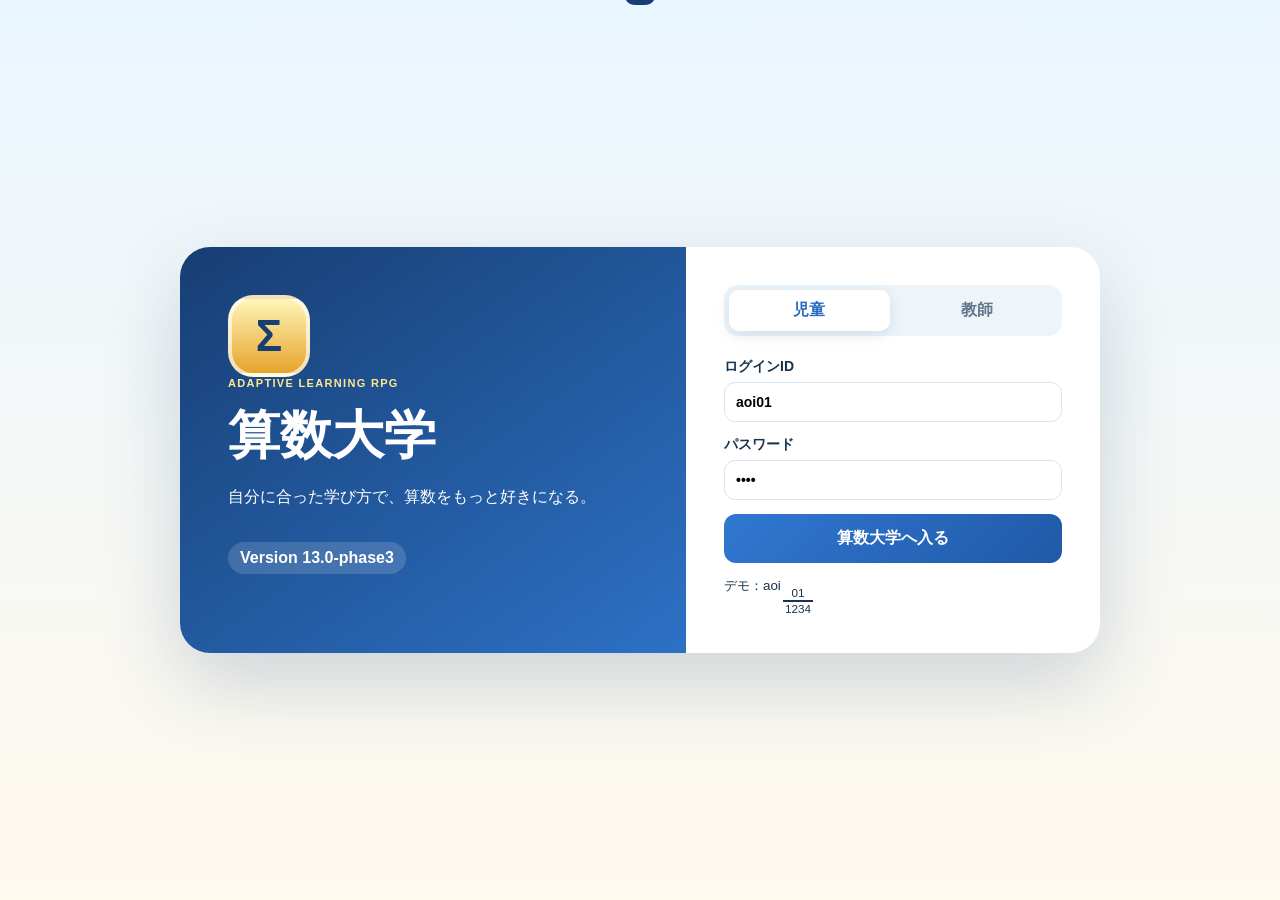
==== commit 2398c610: "Add files via upload" ====
--- a/index.html
+++ b/index.html
@@ -3,8 +3,8 @@
 <head>
   <meta charset="UTF-8" />
   <meta name="viewport" content="width=device-width, initial-scale=1.0" />
-  <title>算数大学 Version 13.0-phase2</title>
-  <link rel="stylesheet" href="css/style.css?v=13.0-phase2" />
+  <title>算数大学 Version 13.0-phase3</title>
+  <link rel="stylesheet" href="css/style.css?v=13.0-phase3" />
 </head>
 <body>
   <div id="toast" class="toast" aria-live="polite"></div>
@@ -64,6 +64,8 @@
           <img id="campusGrowthImage" class="v13-campus-background" src="images/campus/campus-1.svg" alt="成長していく算数大学キャンパス">
           <div class="v13-night-overlay"></div>
           <div class="v13-stars" aria-hidden="true"></div>
+          <div id="campusCelebrationLayer" class="campus-celebration-layer" aria-hidden="true"></div>
+          <div id="campusNewBadge" class="campus-new-badge hidden">NEW CAMPUS!</div>
 
           <header class="v13-hero-header">
             <button id="studentAvatarBtn" class="v13-student-profile avatar-button" type="button" aria-label="自分のアバターを見る">
@@ -374,6 +376,20 @@
     <button id="closeCampusUnlockDialogBtn" class="btn primary campus-unlock-close" type="button">新しいキャンパスを見る</button>
   </dialog>
 
+
+  <dialog id="levelUpDialog" class="modal level-up-dialog">
+    <div id="levelUpContent"></div>
+    <button id="closeLevelUpDialogBtn" class="btn primary level-up-close" type="button">つぎへ</button>
+  </dialog>
+
+  <dialog id="achievementDialog" class="modal achievement-dialog">
+    <div class="section-head">
+      <div><p class="eyebrow">ACHIEVEMENT</p><h2>新しい実績</h2></div>
+      <button id="closeAchievementDialogBtn" class="btn ghost" type="button">×</button>
+    </div>
+    <div id="achievementContent"></div>
+  </dialog>
+
   <dialog id="assignmentInboxDialog" class="modal assignment-inbox-dialog">
     <div class="section-head">
       <div><p class="eyebrow">ASSIGNMENT MAIL</p><h2>先生からの課題</h2></div>
@@ -539,7 +555,7 @@
     </form>
   </dialog>
 
-  <script src="js/data.js?v=13.0-phase2"></script>
-  <script src="js/app.js?v=13.0-phase2"></script>
+  <script src="js/data.js?v=13.0-phase3"></script>
+  <script src="js/app.js?v=13.0-phase3"></script>
 </body>
 </html>
--- a/css/style.css
+++ b/css/style.css
@@ -962,3 +962,75 @@
   .campus-stage-copy p{min-height:0}
   .campus-unlock-dialog h2{font-size:25px}
 }
+
+
+/* =========================================================
+   Version 13.0 Phase 3: growth, level-up and achievement effects
+   ========================================================= */
+.campus-celebration-layer{
+  position:absolute;inset:0;z-index:9;pointer-events:none;overflow:hidden;opacity:0;
+}
+.campus-celebration-layer.active{opacity:1}
+.campus-celebration-layer span{
+  position:absolute;left:var(--x);top:-8%;
+  font-size:var(--size);animation:campusParticle var(--duration) ease-in var(--delay) forwards;
+  filter:drop-shadow(0 2px 4px rgba(0,0,0,.35))
+}
+.campus-celebration-layer.reduced{
+  background:radial-gradient(circle at 50% 45%,rgba(255,230,116,.34),transparent 40%);
+  animation:reducedFlash .8s ease both
+}
+.campus-new-badge{
+  position:absolute;right:30px;top:132px;z-index:10;
+  padding:9px 16px;border-radius:999px;background:linear-gradient(135deg,#ffda49,#ff9d1b);
+  color:#4b2a00;font-weight:1000;border:2px solid #fff0a7;
+  box-shadow:0 8px 20px rgba(0,0,0,.25);animation:newBadge 1s ease both
+}
+@keyframes campusParticle{
+  0%{transform:translate(-50%,0) rotate(0deg);opacity:0}
+  12%{opacity:1}
+  100%{transform:translate(calc(-50% + var(--drift)),1080px) rotate(480deg);opacity:0}
+}
+@keyframes reducedFlash{0%{opacity:0}50%{opacity:1}100%{opacity:0}}
+@keyframes newBadge{0%{transform:scale(.5) rotate(-8deg);opacity:0}65%{transform:scale(1.1) rotate(2deg);opacity:1}100%{transform:scale(1) rotate(0)}}
+
+.level-up-dialog,.achievement-dialog{
+  width:min(700px,calc(100vw - 24px));text-align:center;
+  background:linear-gradient(180deg,#fffdf1,#e8efff);border:3px solid #d8ae3f
+}
+.level-up-dialog::backdrop,.achievement-dialog::backdrop{
+  background:rgba(2,10,28,.82);backdrop-filter:blur(5px)
+}
+.level-up-sparkles{font-size:31px;animation:levelSparkle .85s ease-in-out infinite alternate}
+.level-up-dialog h2{font-size:32px;color:#233f70;margin-bottom:8px}
+.level-up-number{
+  width:190px;height:190px;margin:16px auto;display:grid;place-items:center;
+  border-radius:50%;background:radial-gradient(circle,#fff8b7,#ffc51b);
+  border:8px solid #fff;box-shadow:0 0 0 5px #d49a13,0 15px 35px rgba(85,57,0,.3)
+}
+.level-up-number span{font-size:22px;font-weight:900}.level-up-number strong{display:block;font-size:76px;line-height:.85;color:#573500}
+.level-up-close{min-width:220px}
+@keyframes levelSparkle{from{transform:scale(.92);opacity:.7}to{transform:scale(1.08);opacity:1}}
+
+.achievement-intro{padding:13px;border-radius:13px;background:#fff4c9;font-weight:900}
+.achievement-grid{display:grid;gap:11px;margin-top:14px}
+.achievement-card{display:grid;grid-template-columns:65px 1fr;gap:12px;align-items:center;text-align:left;padding:14px;border-radius:16px;background:#fff;border:2px solid #d8c37d}
+.achievement-icon{font-size:42px}.achievement-card h3{margin:0;color:#2a466b}.achievement-card p{margin:5px 0 0;line-height:1.6}
+.campus-achievement-section{margin-top:14px;padding:15px;border-radius:15px;background:#f2f6fb}
+.achievement-mini-grid{display:grid;grid-template-columns:repeat(4,1fr);gap:9px}
+.achievement-mini{min-height:96px;display:grid;place-items:center;text-align:center;padding:9px;border-radius:13px;border:1px solid #d6e0e7}
+.achievement-mini span{font-size:30px}.achievement-mini strong{font-size:12px}
+.achievement-mini.unlocked{background:#fff8d8;border-color:#d9b951}
+.achievement-mini.locked{background:#e8edf1;color:#7b8992}
+.motion-toggle{display:flex;align-items:center;gap:7px;padding:8px 10px;border-radius:999px;background:#fff;font-weight:900}
+.motion-toggle input{width:20px;height:20px}
+
+@media(prefers-reduced-motion:reduce){
+  .campus-celebration-layer span,.campus-new-badge,.level-up-sparkles{animation:none!important}
+  .v13-campus-background{transition:none!important}
+}
+@media(max-width:650px){
+  .achievement-mini-grid{grid-template-columns:repeat(2,1fr)}
+  .campus-new-badge{top:105px;right:12px;font-size:12px}
+  .level-up-number{width:150px;height:150px}.level-up-number strong{font-size:58px}
+}
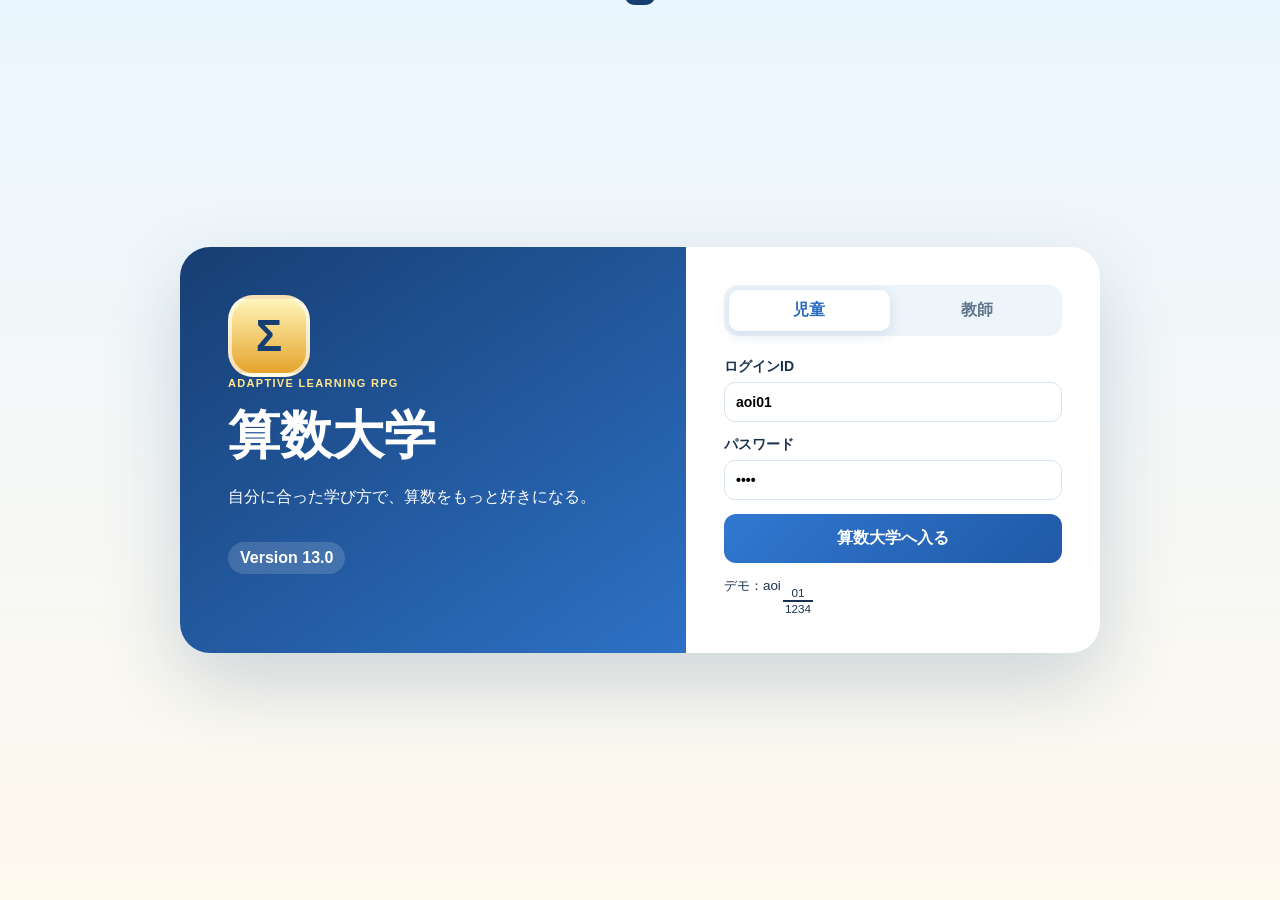
==== commit ac8c019e: "Add files via upload" ====
--- a/index.html
+++ b/index.html
@@ -3,11 +3,16 @@
 <head>
   <meta charset="UTF-8" />
   <meta name="viewport" content="width=device-width, initial-scale=1.0" />
-  <title>算数大学 Version 13.0-phase3</title>
-  <link rel="stylesheet" href="css/style.css?v=13.0-phase3" />
+  <title>算数大学 Version 13.0</title>
+  <link rel="stylesheet" href="css/style.css?v=13.0" />
 </head>
 <body>
   <div id="toast" class="toast" aria-live="polite"></div>
+  <div id="runtimeErrorNotice" class="runtime-error-notice hidden" role="alert">
+    <strong>画面の読み込みで問題が起きました</strong>
+    <span>ページを再読み込みしてください。続く場合は教師画面の「システム確認」を開いてください。</span>
+    <button id="dismissRuntimeErrorBtn" type="button">閉じる</button>
+  </div>
 
   <section id="loginView" class="login-view">
     <div class="login-shell">
@@ -555,7 +560,7 @@
     </form>
   </dialog>
 
-  <script src="js/data.js?v=13.0-phase3"></script>
-  <script src="js/app.js?v=13.0-phase3"></script>
+  <script src="js/data.js?v=13.0"></script>
+  <script src="js/app.js?v=13.0"></script>
 </body>
 </html>
--- a/css/style.css
+++ b/css/style.css
@@ -1034,3 +1034,14 @@
   .campus-new-badge{top:105px;right:12px;font-size:12px}
   .level-up-number{width:150px;height:150px}.level-up-number strong{font-size:58px}
 }
+
+
+/* Version 13.0 Phase 4: stability and final responsive polish */
+.runtime-error-notice{position:fixed;left:50%;bottom:18px;z-index:10000;width:min(680px,calc(100% - 24px));transform:translateX(-50%);display:grid;grid-template-columns:1fr auto;gap:4px 14px;align-items:center;padding:14px 16px;border-radius:16px;background:#fff3d2;border:2px solid #c88721;color:#4b3515;box-shadow:0 16px 40px rgba(0,0,0,.25)}
+.runtime-error-notice strong,.runtime-error-notice span{grid-column:1}.runtime-error-notice button{grid-column:2;grid-row:1/3;padding:8px 12px;border-radius:10px;border:1px solid #a96e17;background:#fff;color:#5b3a0a;font-weight:900}
+.system-check-panel{margin-top:12px}.system-check-grid{display:grid;grid-template-columns:repeat(3,1fr);gap:9px}.system-check-item{display:grid;grid-template-columns:35px 1fr;gap:9px;align-items:center;padding:11px;border-radius:13px;border:1px solid #d5e0e7}.system-check-item>span{width:31px;height:31px;display:grid;place-items:center;border-radius:50%;font-weight:1000}.system-check-item strong,.system-check-item small{display:block}.system-check-item small{margin-top:3px;color:#637682}.system-check-item.ok{background:#eff9ef}.system-check-item.ok>span{background:#459453;color:#fff}.system-check-item.warning{background:#fff2dc;border-color:#dcad55}.system-check-item.warning>span{background:#c27c16;color:#fff}.system-check-actions{display:flex;gap:9px;flex-wrap:wrap;margin-top:12px}.runtime-error-summary{margin:12px 0 0;padding:9px 11px;border-radius:10px;background:#edf5fa}.runtime-error-summary.has-errors{background:#fff0db;color:#8b5200;font-weight:900}
+.v13-start-button:disabled{filter:grayscale(.6);opacity:.68;cursor:not-allowed;transform:none;box-shadow:none}.v13-nav-tile:focus-visible,.v13-help-tile:focus-visible,.v13-start-button:focus-visible,.v13-icon-button:focus-visible{outline:5px solid #fff;outline-offset:3px;box-shadow:0 0 0 8px #236fc3}
+dialog{max-height:calc(100vh - 24px);overflow:auto}img{max-width:100%}
+@media(max-width:1100px) and (orientation:landscape){.v13-magic-hero{min-height:760px}.v13-professor-portrait{height:320px}.v13-start-button{min-height:145px}}
+@media(max-width:760px){.system-check-grid{grid-template-columns:1fr}.runtime-error-notice{grid-template-columns:1fr}.runtime-error-notice button{grid-column:1;grid-row:auto;width:100%;margin-top:6px}}
+@media(max-width:420px){.v13-main-nav{grid-template-columns:1fr}.v13-help-tile{grid-column:1}.v13-start-button strong{font-size:24px}.v13-profile-copy strong{max-width:135px;white-space:nowrap;overflow:hidden;text-overflow:ellipsis}}
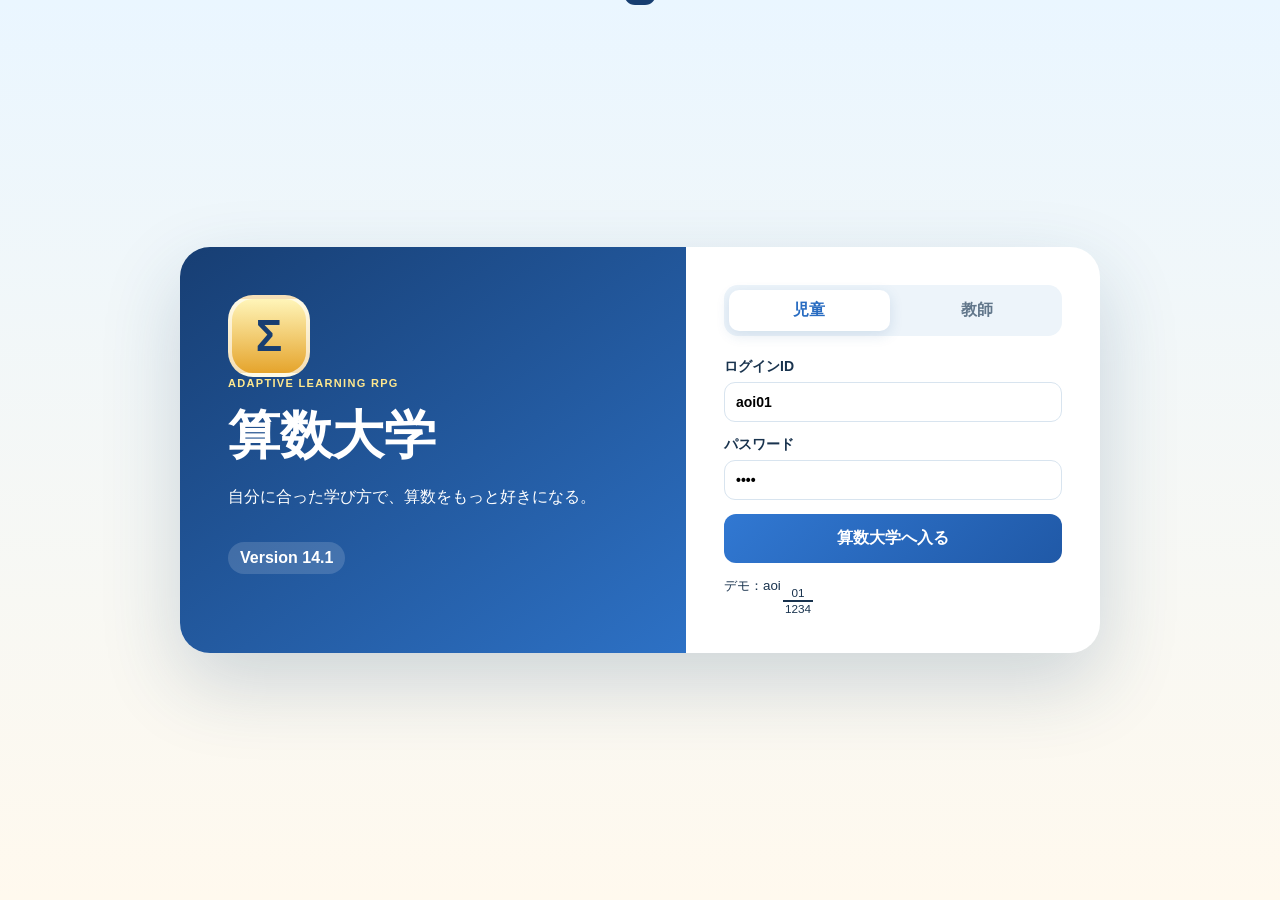
==== commit 65dc8552: "Add files via upload" ====
--- a/index.html
+++ b/index.html
@@ -3,8 +3,8 @@
 <head>
   <meta charset="UTF-8" />
   <meta name="viewport" content="width=device-width, initial-scale=1.0" />
-  <title>算数大学 Version 13.0</title>
-  <link rel="stylesheet" href="css/style.css?v=13.0" />
+  <title>算数大学 Version 14.1</title>
+  <link rel="stylesheet" href="css/style.css?v=14.1" />
 </head>
 <body>
   <div id="toast" class="toast" aria-live="polite"></div>
@@ -66,7 +66,7 @@
     <main id="studentHomeView" class="page hidden v13-home-page">
       <section class="v13-home-shell">
         <section class="v13-magic-hero" aria-label="算数大学ホーム">
-          <img id="campusGrowthImage" class="v13-campus-background" src="images/campus/campus-1.svg" alt="成長していく算数大学キャンパス">
+          <img id="campusGrowthImage" class="v13-campus-background" src="images/campus-v14/stage-1-hut.webp" alt="成長していく算数大学キャンパス">
           <div class="v13-night-overlay"></div>
           <div class="v13-stars" aria-hidden="true"></div>
           <div id="campusCelebrationLayer" class="campus-celebration-layer" aria-hidden="true"></div>
@@ -75,7 +75,7 @@
           <header class="v13-hero-header">
             <button id="studentAvatarBtn" class="v13-student-profile avatar-button" type="button" aria-label="自分のアバターを見る">
               <span class="v13-profile-avatar">
-                <img id="studentAvatarImage" src="images/avatars/avatar-blue.svg" alt="自分のアバター">
+                <img id="studentAvatarImage" src="images/avatars-v14/avatar-blue.png" alt="自分のアバター">
                 <span class="avatar-edit-badge">+</span>
               </span>
               <span class="v13-profile-copy">
@@ -110,7 +110,7 @@
                 <div id="recommendationBox" class="recommendation"></div>
               </article>
               <div class="v13-professor-portrait">
-                <img id="homeProfessorImage" src="images/professors/takkun.png" alt="担当教授">
+                <img id="homeProfessorImage" src="images/professors-v14/takkun.png" alt="担当教授">
               </div>
             </aside>
 
@@ -229,7 +229,7 @@
       <section class="battle-grid">
         <article class="panel">
           <div class="professor-message">
-            <div class="professor-avatar large-avatar"><img id="battleProfessorImage" src="images/professors/takkun.png" alt=""></div>
+            <div class="professor-avatar large-avatar"><img id="battleProfessorImage" src="images/professors-v14/takkun.png" alt=""></div>
             <div><p class="eyebrow">PROFESSOR BATTLE</p><h2 id="problemProfessor"></h2></div>
           </div>
 
@@ -450,7 +450,7 @@
     <div class="avatar-room">
       <div class="avatar-stage">
         <div class="avatar-stage-glow"></div>
-        <img id="avatarDialogImage" src="images/avatars/avatar-blue.svg" alt="自分のアバター">
+        <img id="avatarDialogImage" src="images/avatars-v14/avatar-blue.png" alt="自分のアバター">
         <strong id="avatarDialogName"></strong>
         <span id="avatarDialogLevel" class="tag"></span>
       </div>
@@ -560,7 +560,7 @@
     </form>
   </dialog>
 
-  <script src="js/data.js?v=13.0"></script>
-  <script src="js/app.js?v=13.0"></script>
+  <script src="js/data.js?v=14.1"></script>
+  <script src="js/app.js?v=14.1"></script>
 </body>
 </html>
--- a/css/style.css
+++ b/css/style.css
@@ -1045,3 +1045,109 @@
 @media(max-width:1100px) and (orientation:landscape){.v13-magic-hero{min-height:760px}.v13-professor-portrait{height:320px}.v13-start-button{min-height:145px}}
 @media(max-width:760px){.system-check-grid{grid-template-columns:1fr}.runtime-error-notice{grid-template-columns:1fr}.runtime-error-notice button{grid-column:1;grid-row:auto;width:100%;margin-top:6px}}
 @media(max-width:420px){.v13-main-nav{grid-template-columns:1fr}.v13-help-tile{grid-column:1}.v13-start-button strong{font-size:24px}.v13-profile-copy strong{max-width:135px;white-space:nowrap;overflow:hidden;text-overflow:ellipsis}}
+
+
+/* =========================================================
+   Version 14.0: original fantasy game art integration
+   ========================================================= */
+:root{
+  --v14-navy:#061735;
+  --v14-indigo:#171b58;
+  --v14-gold:#e7b84e;
+  --v14-cream:#fff5d8;
+}
+.v13-campus-background{
+  filter:saturate(1.08) brightness(.62) contrast(1.12);
+  image-rendering:auto;
+}
+.v13-professor-portrait img,
+.professor-avatar img,
+.avatar-button img{
+  object-fit:contain;
+  image-rendering:auto;
+}
+.v13-professor-portrait img{
+  filter:drop-shadow(0 18px 18px rgba(0,0,0,.42));
+}
+.v14-icon-image{
+  width:58px;height:58px;object-fit:contain;
+  filter:drop-shadow(0 4px 5px rgba(0,0,0,.22));
+}
+.v13-nav-tile span:first-child{font-size:0}
+.v13-nav-tile.learning span:first-child::after{
+  content:"";display:block;width:64px;height:64px;background:url("../images/ui-v14/learning.png") center/contain no-repeat;
+}
+.v13-nav-tile.campus span:first-child::after{
+  content:"";display:block;width:64px;height:64px;background:url("../images/ui-v14/campus.png") center/contain no-repeat;
+}
+.v13-nav-tile.profile span:first-child::after{
+  content:"";display:block;width:64px;height:64px;background:url("../images/ui-v14/profile.png") center/contain no-repeat;
+}
+.v13-nav-tile.collection span:first-child::after{
+  content:"";display:block;width:64px;height:64px;background:url("../images/ui-v14/collection.png") center/contain no-repeat;
+}
+.v13-help-tile>span:first-child{font-size:0}
+.v13-help-tile>span:first-child::after{
+  content:"";display:block;width:68px;height:68px;background:url("../images/ui-v14/help.png") center/contain no-repeat;
+}
+.v13-magic-hero{
+  border-color:rgba(231,184,78,.9);
+  box-shadow:0 25px 80px rgba(3,12,35,.45),0 0 0 1px rgba(255,235,164,.2) inset;
+}
+.v13-dark-card,.v13-main-action-card,.v13-campus-status{
+  border-color:rgba(231,184,78,.72);
+  background:linear-gradient(145deg,rgba(5,22,55,.95),rgba(25,24,80,.92));
+}
+.v13-start-button{
+  background:
+    linear-gradient(180deg,rgba(255,241,139,.45),transparent 32%),
+    linear-gradient(180deg,#ffd842,#efa900);
+  border:2px solid #fff1a4;
+}
+.professor-card img,.professor-avatar img{
+  background:radial-gradient(circle at 50% 25%,#f8f2d7,#28305f);
+  border-radius:18px;
+}
+
+
+/* Version 14.1: correctly isolated navigation icons */
+.v13-nav-tile span:first-child,
+.v13-help-tile > span:first-child{
+  width:88px;
+  height:88px;
+  display:grid;
+  place-items:center;
+  margin:0 auto 4px;
+  flex:0 0 auto;
+}
+.v13-nav-tile span:first-child::after,
+.v13-help-tile > span:first-child::after{
+  width:88px !important;
+  height:88px !important;
+  background-position:center !important;
+  background-size:contain !important;
+  background-repeat:no-repeat !important;
+}
+.v13-nav-tile{
+  grid-template-rows:92px auto auto;
+  align-content:center;
+  justify-items:center;
+}
+.v13-help-tile{
+  grid-template-columns:100px 1fr;
+  align-items:center;
+}
+.v13-help-tile > span:first-child{
+  margin:0;
+}
+@media(max-width:680px){
+  .v13-nav-tile span:first-child,
+  .v13-help-tile > span:first-child,
+  .v13-nav-tile span:first-child::after,
+  .v13-help-tile > span:first-child::after{
+    width:76px !important;
+    height:76px !important;
+  }
+  .v13-nav-tile{grid-template-rows:80px auto auto}
+  .v13-help-tile{grid-template-columns:84px 1fr}
+}
